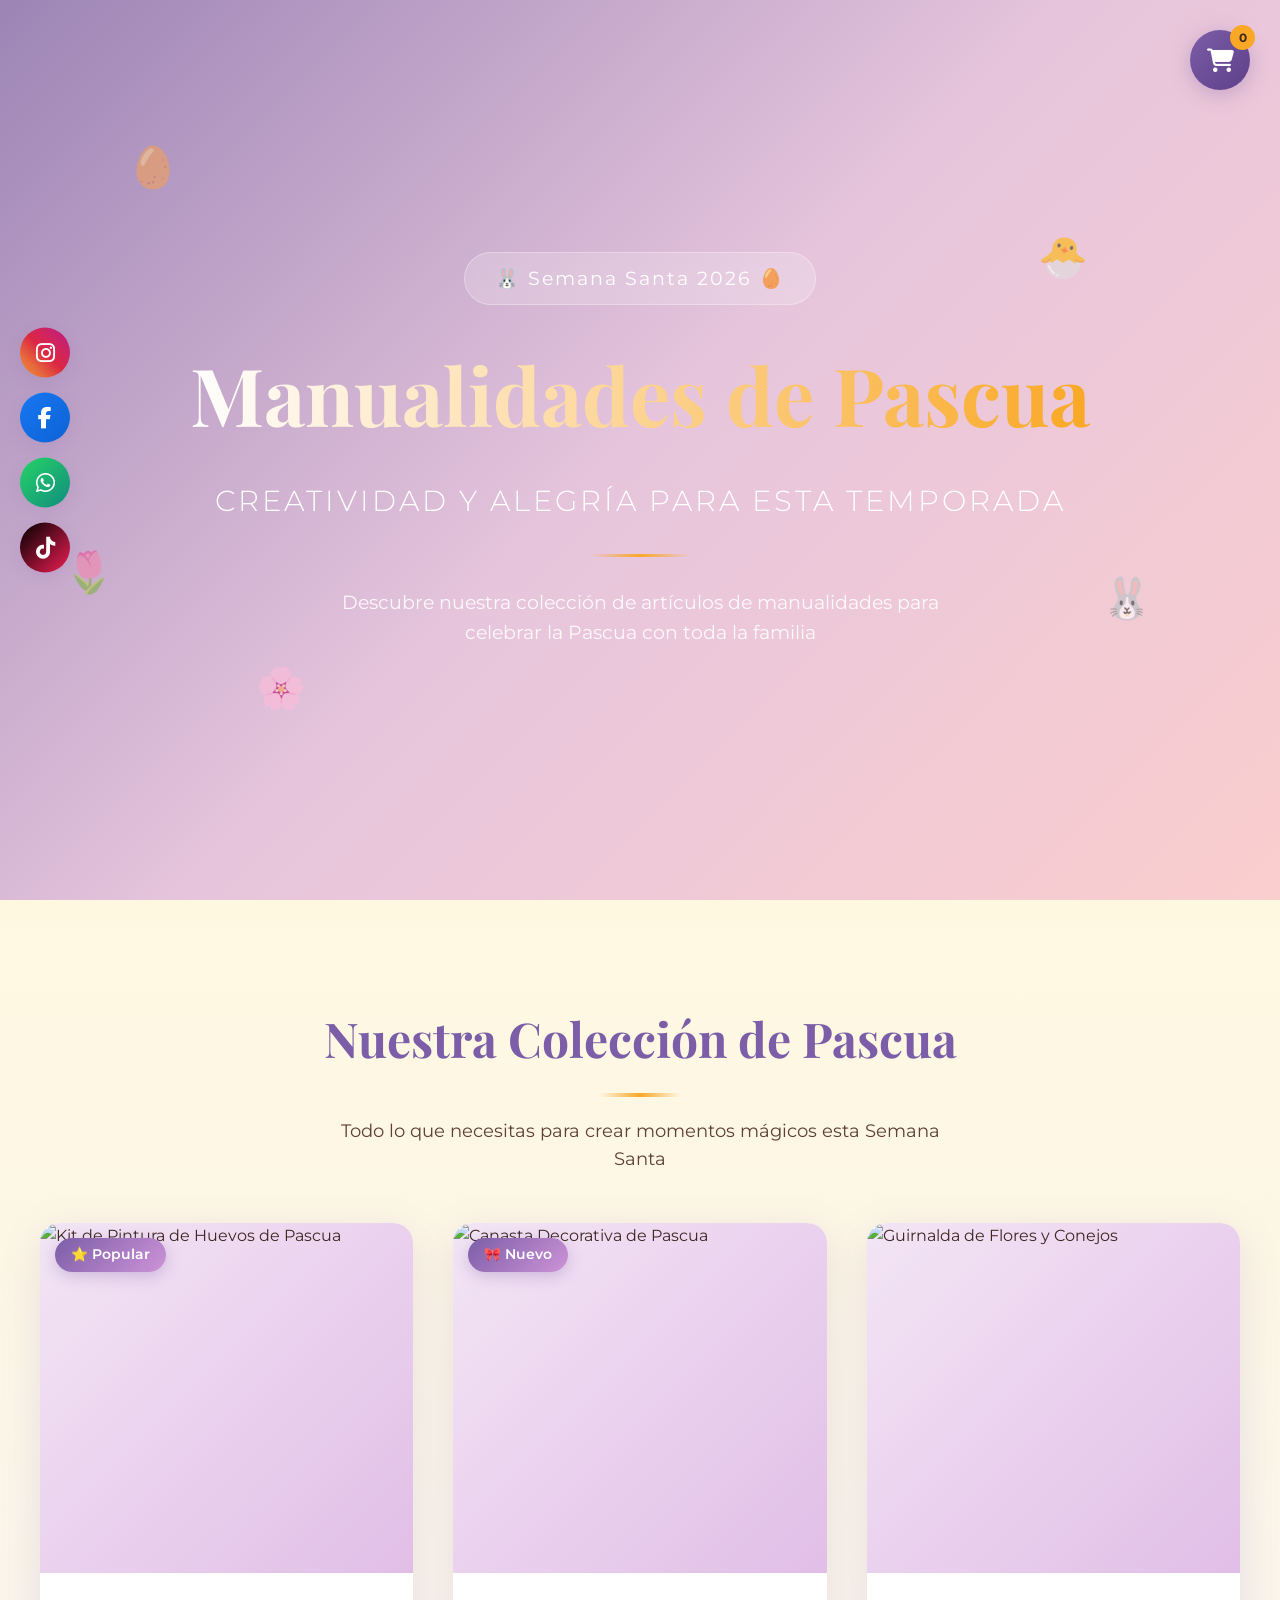
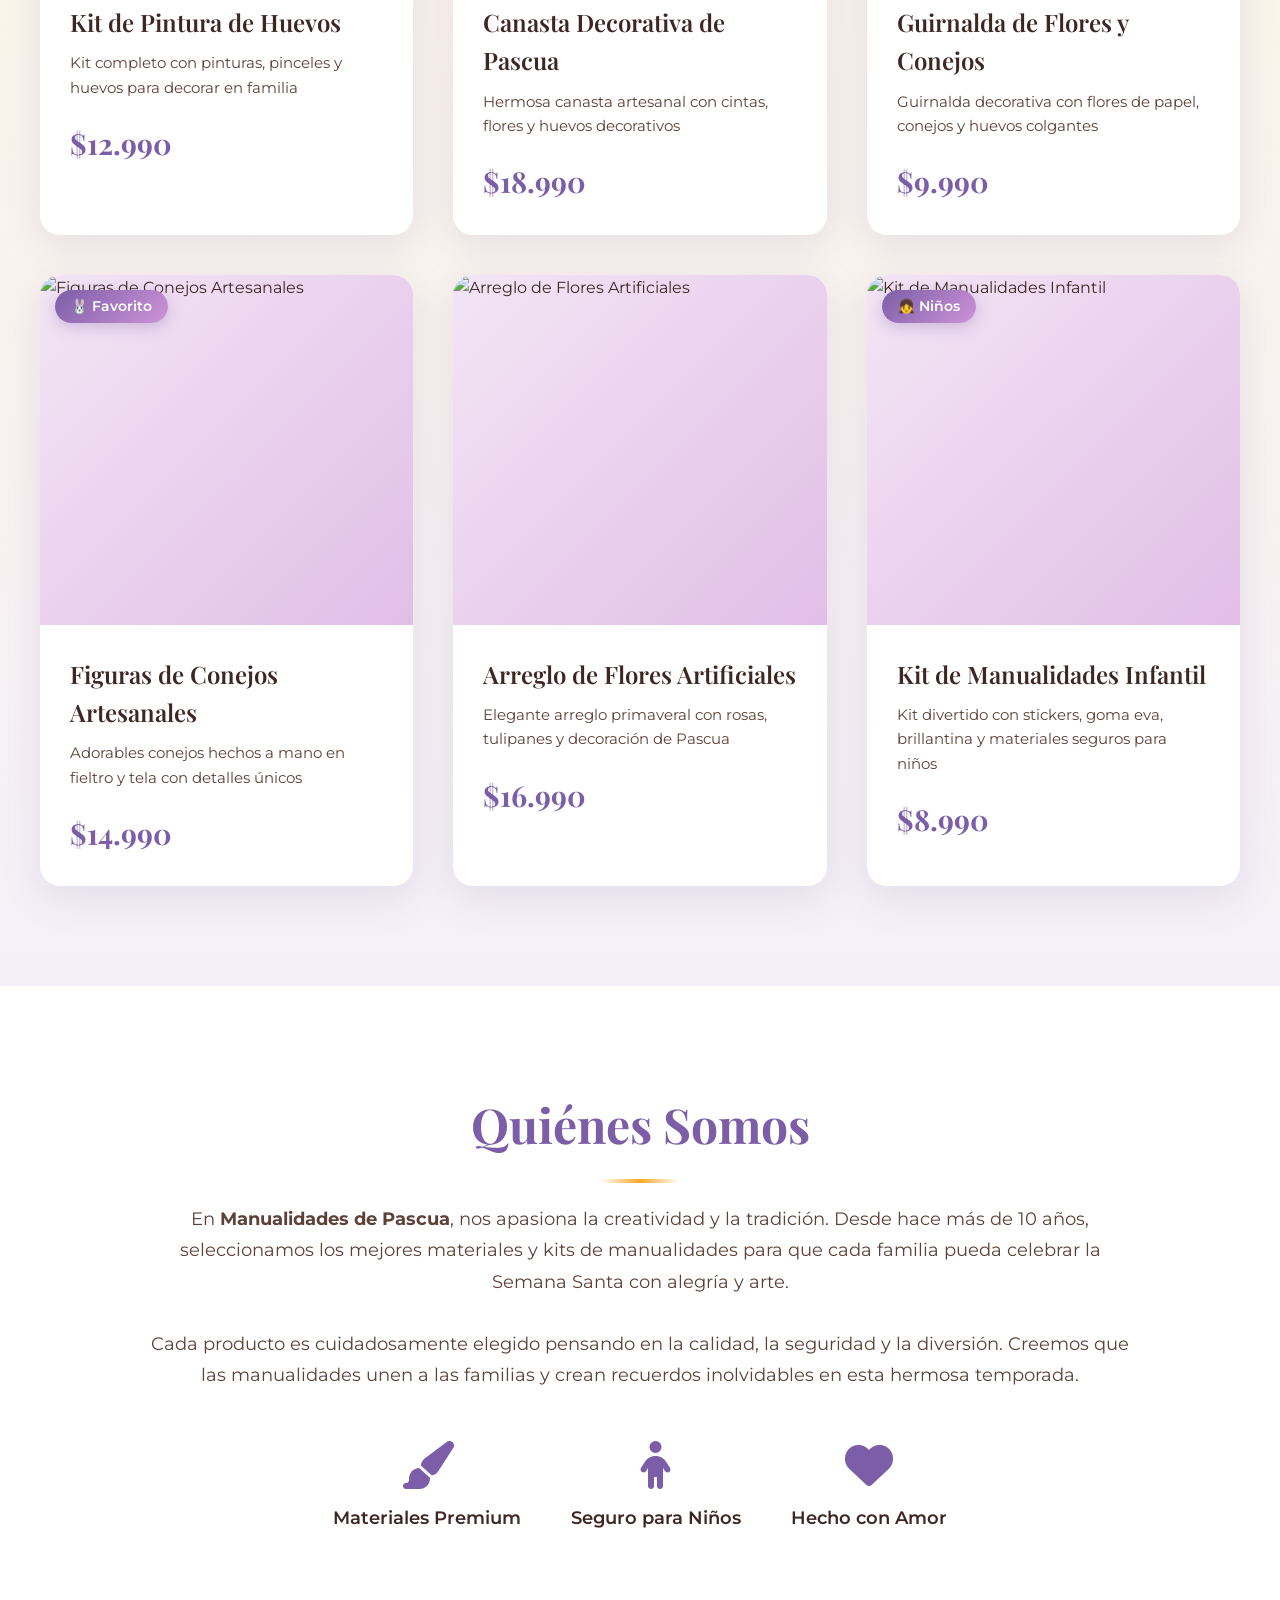
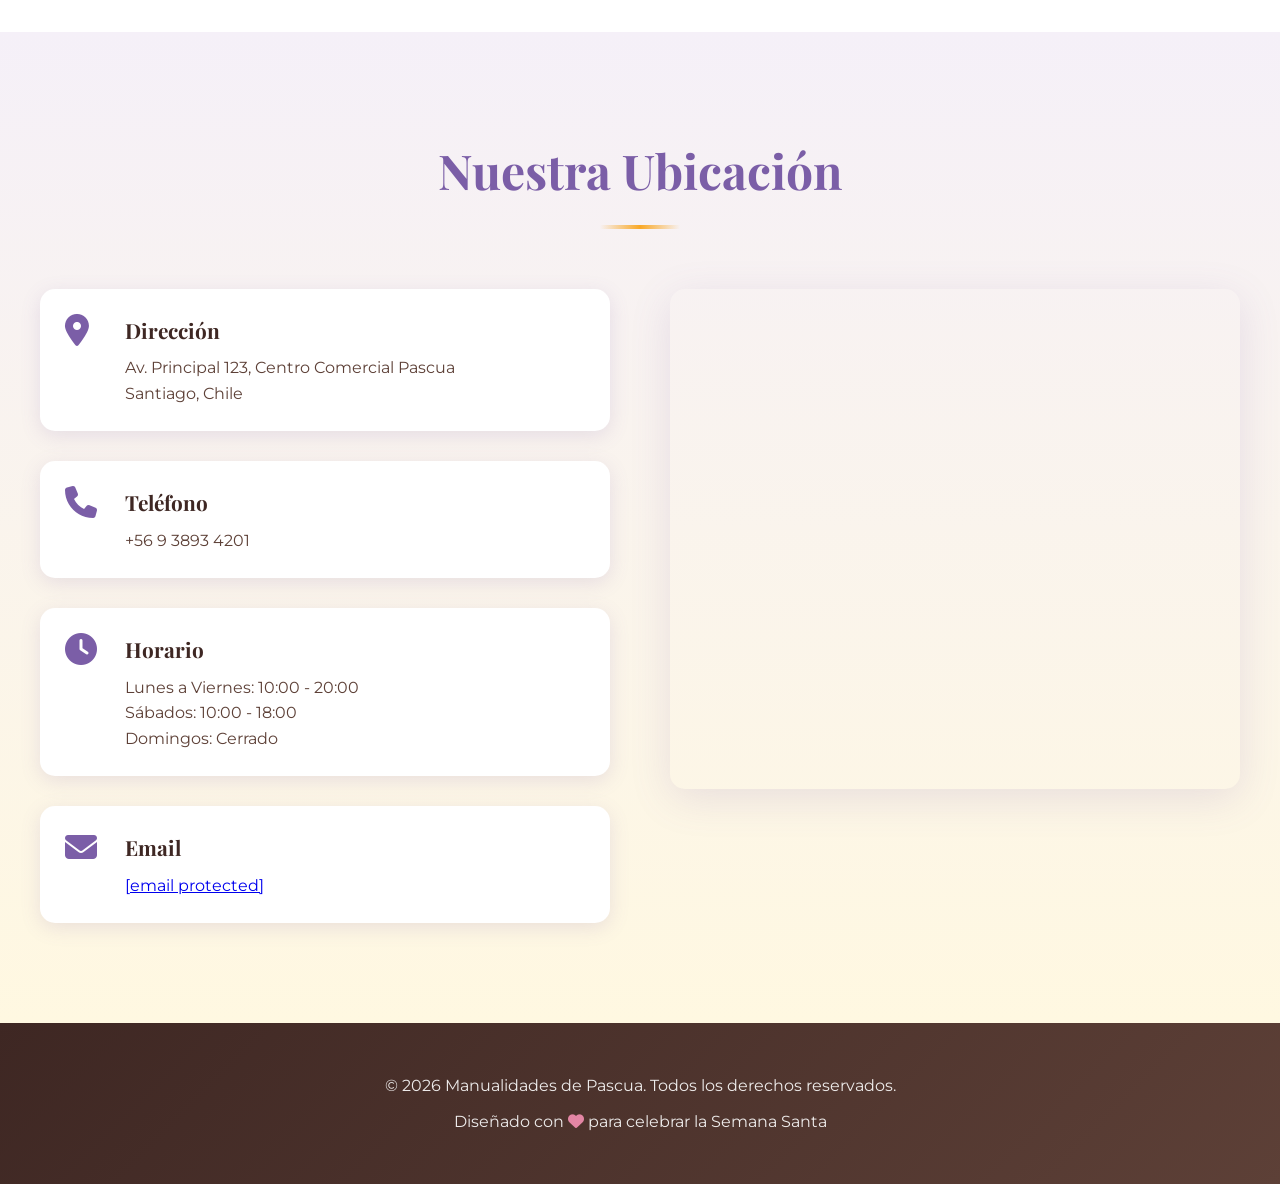
==== index.html @ 9ef170f0 "Rename index.html.html to index.html" ====
<!DOCTYPE html>
<html lang="es">

<head>
    <meta charset="UTF-8">
    <meta name="viewport" content="width=device-width, initial-scale=1.0">
    <link rel="icon" href="https://public-frontend-cos.metadl.com/mgx/img/favicon.png" type="image/png">
    <title>Manualidades de Pascua - Creatividad y Alegría</title>
    <link rel="stylesheet" href="./style.css">
    <link rel="stylesheet" href="https://cdnjs.cloudflare.com/ajax/libs/font-awesome/6.4.0/css/all.min.css">
</head>

<body>
    <!-- Redes Sociales Flotantes -->
    <div class="social-sidebar">
        <a href="https://www.instagram.com" target="_blank" class="social-icon instagram" aria-label="Instagram">
            <i class="fab fa-instagram"></i>
        </a>
        <a href="https://www.facebook.com" target="_blank" class="social-icon facebook" aria-label="Facebook">
            <i class="fab fa-facebook-f"></i>
        </a>
        <a href="https://wa.me/56938934201" target="_blank" class="social-icon whatsapp" aria-label="WhatsApp">
            <i class="fab fa-whatsapp"></i>
        </a>
        <a href="https://www.tiktok.com" target="_blank" class="social-icon tiktok" aria-label="TikTok">
            <i class="fab fa-tiktok"></i>
        </a>
    </div>

    <!-- Carrito de Compras Flotante -->
    <div class="cart-icon" onclick="toggleCart()">
        <i class="fas fa-shopping-cart"></i>
        <span class="cart-count" id="cartCount">0</span>
    </div>

    <!-- Hero Section -->
    <section class="hero">
        <div class="hero-content">
            <div class="hero-badge">🐰 Semana Santa 2026 🥚</div>
            <h1 class="hero-title">Manualidades de Pascua</h1>
            <p class="hero-subtitle">Creatividad y alegría para esta temporada</p>
            <div class="hero-divider"></div>
            <p class="hero-description">Descubre nuestra colección de artículos de manualidades para celebrar la Pascua con toda la familia</p>
        </div>
        <div class="hero-overlay"></div>
        <div class="hero-eggs">
            <span class="floating-egg egg-1">🥚</span>
            <span class="floating-egg egg-2">🐣</span>
            <span class="floating-egg egg-3">🌸</span>
            <span class="floating-egg egg-4">🐰</span>
            <span class="floating-egg egg-5">🌷</span>
        </div>
    </section>

    <!-- Productos Section -->
    <section class="products-section">
        <div class="container">
            <h2 class="section-title">Nuestra Colección de Pascua</h2>
            <p class="section-subtitle">Todo lo que necesitas para crear momentos mágicos esta Semana Santa</p>
            <div class="products-grid">

                <!-- Producto 1 -->
                <div class="product-card" data-product-id="egg-painting-kit">
                    <div class="product-badge">⭐ Popular</div>
                    <div class="product-image-wrapper">
                        <img src="https://mgx-backend-cdn.metadl.com/generate/images/620822/2026-03-08/a45acb52-55a1-4bb9-8725-75f866bca89a.png" alt="Kit de Pintura de Huevos de Pascua" class="product-image">
                        <div class="product-overlay">
                            <span class="view-details">Ver Detalles</span>
                        </div>
                    </div>
                    <div class="product-info">
                        <h3 class="product-name">Kit de Pintura de Huevos</h3>
                        <p class="product-description">Kit completo con pinturas, pinceles y huevos para decorar en familia</p>
                        <div class="product-footer">
                            <span class="product-price">$12.990</span>
                        </div>
                    </div>
                </div>

                <!-- Producto 2 -->
                <div class="product-card" data-product-id="easter-basket">
                    <div class="product-badge">🎀 Nuevo</div>
                    <div class="product-image-wrapper">
                        <img src="https://mgx-backend-cdn.metadl.com/generate/images/620822/2026-03-08/c0dad998-07b4-4b1b-b08f-a70c3f77d80d.png" alt="Canasta Decorativa de Pascua" class="product-image">
                        <div class="product-overlay">
                            <span class="view-details">Ver Detalles</span>
                        </div>
                    </div>
                    <div class="product-info">
                        <h3 class="product-name">Canasta Decorativa de Pascua</h3>
                        <p class="product-description">Hermosa canasta artesanal con cintas, flores y huevos decorativos</p>
                        <div class="product-footer">
                            <span class="product-price">$18.990</span>
                        </div>
                    </div>
                </div>

                <!-- Producto 3 -->
                <div class="product-card" data-product-id="easter-garland">
                    <div class="product-image-wrapper">
                        <img src="https://mgx-backend-cdn.metadl.com/generate/images/620822/2026-03-08/a8329fa6-9912-4f28-98cd-5c469ea24703.png" alt="Guirnalda de Flores y Conejos" class="product-image">
                        <div class="product-overlay">
                            <span class="view-details">Ver Detalles</span>
                        </div>
                    </div>
                    <div class="product-info">
                        <h3 class="product-name">Guirnalda de Flores y Conejos</h3>
                        <p class="product-description">Guirnalda decorativa con flores de papel, conejos y huevos colgantes</p>
                        <div class="product-footer">
                            <span class="product-price">$9.990</span>
                        </div>
                    </div>
                </div>

                <!-- Producto 4 -->
                <div class="product-card" data-product-id="bunny-figurines">
                    <div class="product-badge">🐰 Favorito</div>
                    <div class="product-image-wrapper">
                        <img src="https://mgx-backend-cdn.metadl.com/generate/images/620822/2026-03-08/d8185266-8e4d-4a34-9d63-e25592eb688f.png" alt="Figuras de Conejos Artesanales" class="product-image">
                        <div class="product-overlay">
                            <span class="view-details">Ver Detalles</span>
                        </div>
                    </div>
                    <div class="product-info">
                        <h3 class="product-name">Figuras de Conejos Artesanales</h3>
                        <p class="product-description">Adorables conejos hechos a mano en fieltro y tela con detalles únicos</p>
                        <div class="product-footer">
                            <span class="product-price">$14.990</span>
                        </div>
                    </div>
                </div>

                <!-- Producto 5 -->
                <div class="product-card" data-product-id="flower-arrangement">
                    <div class="product-image-wrapper">
                        <img src="https://mgx-backend-cdn.metadl.com/generate/images/620822/2026-03-08/d5390565-7294-4c7f-bd05-b7adc17adb19.png" alt="Arreglo de Flores Artificiales" class="product-image">
                        <div class="product-overlay">
                            <span class="view-details">Ver Detalles</span>
                        </div>
                    </div>
                    <div class="product-info">
                        <h3 class="product-name">Arreglo de Flores Artificiales</h3>
                        <p class="product-description">Elegante arreglo primaveral con rosas, tulipanes y decoración de Pascua</p>
                        <div class="product-footer">
                            <span class="product-price">$16.990</span>
                        </div>
                    </div>
                </div>

                <!-- Producto 6 -->
                <div class="product-card" data-product-id="kids-craft-kit">
                    <div class="product-badge">👧 Niños</div>
                    <div class="product-image-wrapper">
                        <img src="https://mgx-backend-cdn.metadl.com/generate/images/620822/2026-03-08/8835097f-69a6-44ef-9c09-9383f1c8ee24.png" alt="Kit de Manualidades Infantil" class="product-image">
                        <div class="product-overlay">
                            <span class="view-details">Ver Detalles</span>
                        </div>
                    </div>
                    <div class="product-info">
                        <h3 class="product-name">Kit de Manualidades Infantil</h3>
                        <p class="product-description">Kit divertido con stickers, goma eva, brillantina y materiales seguros para niños</p>
                        <div class="product-footer">
                            <span class="product-price">$8.990</span>
                        </div>
                    </div>
                </div>

            </div>
        </div>
    </section>

    <!-- Modal de Detalles del Producto -->
    <div id="productModal" class="modal">
        <div class="modal-content">
            <span class="close" onclick="closeProductModal()">&times;</span>
            <div class="modal-body">
                <div class="modal-image">
                    <img id="modalProductImage" src="" alt="Producto">
                </div>
                <div class="modal-info">
                    <h2 id="modalProductName"></h2>
                    <p class="modal-price" id="modalProductPrice"></p>
                    <p class="modal-description" id="modalProductDescription"></p>

                    <div class="modal-specifications">
                        <h3><i class="fas fa-paint-brush"></i> Detalles del Producto:</h3>
                        <div class="specs-grid" id="modalSpecs"></div>
                    </div>

                    <div class="quantity-selector">
                        <label for="quantity">Cantidad:</label>
                        <div class="quantity-controls">
                            <button class="qty-btn" onclick="decreaseQuantity()">
                                <i class="fas fa-minus"></i>
                            </button>
                            <input type="number" id="quantity" value="1" min="1" max="10" readonly>
                            <button class="qty-btn" onclick="increaseQuantity()">
                                <i class="fas fa-plus"></i>
                            </button>
                        </div>
                    </div>

                    <div class="modal-actions">
                        <button class="btn-add-cart" onclick="addToCartFromModal()">
                            <i class="fas fa-cart-plus"></i> Agregar al Carrito
                        </button>
                        <button class="btn-buy-now" onclick="buyNow()">
                            <i class="fab fa-whatsapp"></i> Comprar Ahora
                        </button>
                    </div>
                </div>
            </div>
        </div>
    </div>

    <!-- Modal del Carrito -->
    <div id="cartModal" class="modal">
        <div class="modal-content cart-modal-content">
            <span class="close" onclick="closeCart()">&times;</span>
            <h2><i class="fas fa-shopping-cart"></i> Carrito de Compras</h2>
            <div id="cartItems" class="cart-items"></div>
            <div class="cart-total">
                <h3>Total: <span id="cartTotal">$0</span></h3>
            </div>
            <div class="cart-actions">
                <button class="btn-checkout" onclick="checkout()">
                    <i class="fab fa-whatsapp"></i> Enviar Pedido por WhatsApp
                </button>
                <button class="btn-clear-cart" onclick="clearCart()">
                    <i class="fas fa-trash"></i> Vaciar Carrito
                </button>
            </div>
        </div>
    </div>

    <!-- Quiénes Somos Section -->
    <section class="about-section">
        <div class="container">
            <div class="about-content">
                <div class="about-text">
                    <h2 class="section-title">Quiénes Somos</h2>
                    <p class="about-description">
                        En <strong>Manualidades de Pascua</strong>, nos apasiona la creatividad y la tradición.
                        Desde hace más de 10 años, seleccionamos los mejores materiales y kits de manualidades
                        para que cada familia pueda celebrar la Semana Santa con alegría y arte.
                    </p>
                    <p class="about-description">
                        Cada producto es cuidadosamente elegido pensando en la calidad, la seguridad
                        y la diversión. Creemos que las manualidades unen a las familias y crean
                        recuerdos inolvidables en esta hermosa temporada.
                    </p>
                    <div class="about-features">
                        <div class="feature-item">
                            <i class="fas fa-paint-brush"></i>
                            <span>Materiales Premium</span>
                        </div>
                        <div class="feature-item">
                            <i class="fas fa-child"></i>
                            <span>Seguro para Niños</span>
                        </div>
                        <div class="feature-item">
                            <i class="fas fa-heart"></i>
                            <span>Hecho con Amor</span>
                        </div>
                    </div>
                </div>
            </div>
        </div>
    </section>

    <!-- Ubicación Section -->
    <section class="location-section">
        <div class="container">
            <h2 class="section-title">Nuestra Ubicación</h2>
            <div class="location-content">
                <div class="location-info">
                    <div class="info-item">
                        <i class="fas fa-map-marker-alt"></i>
                        <div>
                            <h3>Dirección</h3>
                            <p>Av. Principal 123, Centro Comercial Pascua<br>Santiago, Chile</p>
                        </div>
                    </div>
                    <div class="info-item">
                        <i class="fas fa-phone"></i>
                        <div>
                            <h3>Teléfono</h3>
                            <p>+56 9 3893 4201</p>
                        </div>
                    </div>
                    <div class="info-item">
                        <i class="fas fa-clock"></i>
                        <div>
                            <h3>Horario</h3>
                            <p>Lunes a Viernes: 10:00 - 20:00<br>Sábados: 10:00 - 18:00<br>Domingos: Cerrado</p>
                        </div>
                    </div>
                    <div class="info-item">
                        <i class="fas fa-envelope"></i>
                        <div>
                            <h3>Email</h3>
                            <p><a href="/cdn-cgi/l/email-protection" class="__cf_email__" data-cfemail="a7c4c8c9d3c6c4d3c8e7cac6c9d2c6cbcec3c6c3c2d4d7c6d4c4d2c689c4cb">[email&#160;protected]</a></p>
                        </div>
                    </div>
                </div>
                <div class="location-map">
                    <iframe
                        src="https://www.google.com/maps/embed?pb=!1m18!1m12!1m3!1d3329.6267890123456!2d-70.6482!3d-33.4489!2m3!1f0!2f0!3f0!3m2!1i1024!2i768!4f13.1!3m3!1m2!1s0x0%3A0x0!2zMzPCsDI2JzU2LjAiUyA3MMKwMzgnNTMuNSJX!5e0!3m2!1ses!2scl!4v1234567890123!5m2!1ses!2scl"
                        width="100%"
                        height="100%"
                        style="border:0;"
                        allowfullscreen=""
                        loading="lazy"
                        referrerpolicy="no-referrer-when-downgrade">
                    </iframe>
                </div>
            </div>
        </div>
    </section>

    <!-- Footer -->
    <footer class="footer">
        <div class="container">
            <p>&copy; 2026 Manualidades de Pascua. Todos los derechos reservados.</p>
            <p>Diseñado con <i class="fas fa-heart"></i> para celebrar la Semana Santa</p>
        </div>
    </footer>

    <script data-cfasync="false" src="/cdn-cgi/scripts/5c5dd728/cloudflare-static/email-decode.min.js"></script><script type="module" src="./script.js"></script>
</body>

</html>
---- style.css ----
@import url('https://fonts.googleapis.com/css2?family=Playfair+Display:wght@400;600;700&family=Montserrat:wght@300;400;500;600;700&display=swap');

:root {
    --purple: #7B5EA7;
    --dark-purple: #5E3F8A;
    --light-purple: #CE93D8;
    --pink: #F48FB1;
    --yellow: #F9A825;
    --dark-yellow: #F57F17;
    --green: #66BB6A;
    --dark-green: #388E3C;
    --cream: #FFF8E1;
    --white: #ffffff;
    --gray: #f5f0f8;
    --dark-text: #3E2723;
    --medium-text: #5D4037;
    --shadow: rgba(123, 94, 167, 0.15);
    --shadow-hover: rgba(123, 94, 167, 0.35);
}

* {
    margin: 0;
    padding: 0;
    box-sizing: border-box;
}

body {
    font-family: 'Montserrat', sans-serif;
    background-color: var(--cream);
    color: var(--dark-text);
    overflow-x: hidden;
    line-height: 1.6;
}

html {
    scroll-behavior: smooth;
}

/* Custom Scrollbar */
::-webkit-scrollbar {
    width: 10px;
}

::-webkit-scrollbar-track {
    background: var(--cream);
}

::-webkit-scrollbar-thumb {
    background: linear-gradient(180deg, var(--purple), var(--light-purple));
    border-radius: 5px;
}

::-webkit-scrollbar-thumb:hover {
    background: var(--dark-purple);
}

/* Redes Sociales Flotantes */
.social-sidebar {
    position: fixed;
    left: 20px;
    top: 50%;
    transform: translateY(-50%);
    z-index: 1000;
    display: flex;
    flex-direction: column;
    gap: 15px;
}

.social-icon {
    width: 50px;
    height: 50px;
    border-radius: 50%;
    display: flex;
    align-items: center;
    justify-content: center;
    color: var(--white);
    font-size: 22px;
    text-decoration: none;
    transition: all 0.4s cubic-bezier(0.68, -0.55, 0.265, 1.55);
    box-shadow: 0 4px 15px var(--shadow);
    position: relative;
    overflow: hidden;
}

.social-icon::before {
    content: '';
    position: absolute;
    top: 0;
    left: 0;
    width: 100%;
    height: 100%;
    background: linear-gradient(45deg, rgba(255,255,255,0.1), rgba(255,255,255,0.3));
    opacity: 0;
    transition: opacity 0.3s ease;
}

.social-icon:hover::before {
    opacity: 1;
}

.social-icon:hover {
    transform: translateX(10px) scale(1.1);
    box-shadow: 0 6px 25px var(--shadow-hover);
}

.social-icon.instagram {
    background: linear-gradient(45deg, #f09433 0%, #e6683c 25%, #dc2743 50%, #cc2366 75%, #bc1888 100%);
}

.social-icon.facebook {
    background: linear-gradient(135deg, #1877f2, #0c63d4);
}

.social-icon.whatsapp {
    background: linear-gradient(135deg, #25d366, #128c7e);
}

.social-icon.tiktok {
    background: linear-gradient(135deg, #000000, #ee1d52);
}

/* Carrito Flotante */
.cart-icon {
    position: fixed;
    right: 30px;
    top: 30px;
    width: 60px;
    height: 60px;
    background: linear-gradient(135deg, var(--purple), var(--dark-purple));
    border-radius: 50%;
    display: flex;
    align-items: center;
    justify-content: center;
    color: var(--white);
    font-size: 24px;
    cursor: pointer;
    box-shadow: 0 4px 20px var(--shadow-hover);
    z-index: 1000;
    transition: all 0.3s ease;
}

.cart-icon:hover {
    transform: scale(1.1);
    box-shadow: 0 6px 30px var(--shadow-hover);
}

@keyframes pulse {
    0%, 100% {
        transform: scale(1);
    }
    50% {
        transform: scale(1.15);
    }
}

.cart-count {
    position: absolute;
    top: -5px;
    right: -5px;
    background: var(--yellow);
    color: var(--dark-text);
    width: 25px;
    height: 25px;
    border-radius: 50%;
    display: flex;
    align-items: center;
    justify-content: center;
    font-size: 12px;
    font-weight: bold;
}

/* Hero Section */
.hero {
    position: relative;
    height: 100vh;
    display: flex;
    align-items: center;
    justify-content: center;
    background-image: url('https://mgx-backend-cdn.metadl.com/generate/images/620822/2026-03-08/cdaded91-4e5f-4097-a9c6-42d1642e7070.png');
    background-size: cover;
    background-position: center;
    background-attachment: fixed;
    overflow: hidden;
}

.hero::before {
    content: '';
    position: absolute;
    top: 0;
    left: 0;
    width: 100%;
    height: 100%;
    background: linear-gradient(135deg, rgba(123, 94, 167, 0.75) 0%, rgba(206, 147, 216, 0.5) 50%, rgba(244, 143, 177, 0.4) 100%);
}

.hero-content {
    position: relative;
    z-index: 2;
    text-align: center;
    color: var(--white);
    animation: fadeInUp 1.2s ease-out;
}

.hero-badge {
    display: inline-block;
    background: rgba(255, 255, 255, 0.2);
    backdrop-filter: blur(10px);
    padding: 10px 30px;
    border-radius: 50px;
    font-size: 1.2rem;
    margin-bottom: 25px;
    border: 1px solid rgba(255, 255, 255, 0.3);
    letter-spacing: 2px;
}

@keyframes fadeInUp {
    from {
        opacity: 0;
        transform: translateY(30px);
    }
    to {
        opacity: 1;
        transform: translateY(0);
    }
}

.hero-title {
    font-family: 'Playfair Display', serif;
    font-size: 5rem;
    font-weight: 700;
    margin-bottom: 20px;
    background: linear-gradient(90deg, var(--white), var(--yellow), var(--white));
    background-size: 200% auto;
    -webkit-background-clip: text;
    -webkit-text-fill-color: transparent;
    background-clip: text;
    animation: shine 3s linear infinite;
}

@keyframes shine {
    to {
        background-position: 200% center;
    }
}

.hero-subtitle {
    font-size: 1.8rem;
    font-weight: 300;
    margin-bottom: 30px;
    letter-spacing: 3px;
    text-transform: uppercase;
}

.hero-divider {
    width: 100px;
    height: 3px;
    background: linear-gradient(90deg, transparent, var(--yellow), transparent);
    margin: 30px auto;
    animation: expandWidth 2s ease-in-out infinite;
}

@keyframes expandWidth {
    0%, 100% { width: 100px; }
    50% { width: 200px; }
}

.hero-description {
    font-size: 1.2rem;
    max-width: 600px;
    margin: 0 auto;
    opacity: 0.9;
}

/* Floating Easter Eggs */
.hero-eggs {
    position: absolute;
    top: 0;
    left: 0;
    width: 100%;
    height: 100%;
    pointer-events: none;
    z-index: 1;
}

.floating-egg {
    position: absolute;
    font-size: 2.5rem;
    animation: floatEgg 6s ease-in-out infinite;
    opacity: 0.6;
}

.egg-1 { top: 15%; left: 10%; animation-delay: 0s; }
.egg-2 { top: 25%; right: 15%; animation-delay: 1s; }
.egg-3 { bottom: 20%; left: 20%; animation-delay: 2s; }
.egg-4 { bottom: 30%; right: 10%; animation-delay: 3s; }
.egg-5 { top: 60%; left: 5%; animation-delay: 4s; }

@keyframes floatEgg {
    0%, 100% {
        transform: translateY(0) rotate(0deg);
    }
    25% {
        transform: translateY(-20px) rotate(10deg);
    }
    50% {
        transform: translateY(-10px) rotate(-5deg);
    }
    75% {
        transform: translateY(-25px) rotate(5deg);
    }
}

/* Container */
.container {
    max-width: 1400px;
    margin: 0 auto;
    padding: 0 40px;
}

/* Section Title */
.section-title {
    font-family: 'Playfair Display', serif;
    font-size: 3rem;
    text-align: center;
    margin-bottom: 20px;
    color: var(--purple);
    position: relative;
    padding-bottom: 20px;
}

.section-title::after {
    content: '';
    position: absolute;
    bottom: 0;
    left: 50%;
    transform: translateX(-50%);
    width: 80px;
    height: 4px;
    background: linear-gradient(90deg, transparent, var(--yellow), transparent);
}

.section-subtitle {
    text-align: center;
    font-size: 1.1rem;
    color: var(--medium-text);
    margin-bottom: 50px;
    max-width: 600px;
    margin-left: auto;
    margin-right: auto;
}

/* Products Section */
.products-section {
    padding: 100px 0;
    background: linear-gradient(180deg, var(--cream) 0%, var(--gray) 100%);
}

.products-grid {
    display: grid;
    grid-template-columns: repeat(auto-fit, minmax(350px, 1fr));
    gap: 40px;
    margin-top: 20px;
}

.product-card {
    background: var(--white);
    border-radius: 20px;
    overflow: hidden;
    box-shadow: 0 10px 40px var(--shadow);
    transition: all 0.3s ease;
    position: relative;
    cursor: pointer;
}

.product-card:hover {
    transform: translateY(-10px);
    box-shadow: 0 15px 50px var(--shadow-hover);
}

.product-badge {
    position: absolute;
    top: 15px;
    left: 15px;
    background: linear-gradient(135deg, var(--purple), var(--light-purple));
    color: var(--white);
    padding: 6px 16px;
    border-radius: 50px;
    font-size: 0.85rem;
    font-weight: 600;
    z-index: 5;
    box-shadow: 0 4px 15px rgba(123, 94, 167, 0.3);
}

.product-image-wrapper {
    position: relative;
    height: 350px;
    overflow: hidden;
    background: linear-gradient(135deg, #f3e5f5, #e1bee7);
}

.product-image {
    width: 100%;
    height: 100%;
    object-fit: cover;
    transition: transform 0.3s ease;
}

.product-card:hover .product-image {
    transform: scale(1.05);
}

.product-overlay {
    position: absolute;
    top: 0;
    left: 0;
    width: 100%;
    height: 100%;
    background: rgba(123, 94, 167, 0.6);
    display: flex;
    align-items: center;
    justify-content: center;
    opacity: 0;
    transition: opacity 0.3s ease;
}

.product-card:hover .product-overlay {
    opacity: 1;
}

.view-details {
    color: var(--white);
    font-size: 1.2rem;
    font-weight: 600;
    text-transform: uppercase;
    letter-spacing: 2px;
    padding: 15px 30px;
    border: 2px solid var(--yellow);
    border-radius: 50px;
    background: rgba(249, 168, 37, 0.2);
    backdrop-filter: blur(10px);
}

.product-info {
    padding: 30px;
    position: relative;
    z-index: 2;
}

.product-name {
    font-family: 'Playfair Display', serif;
    font-size: 1.5rem;
    color: var(--dark-text);
    margin-bottom: 10px;
    font-weight: 600;
}

.product-description {
    color: var(--medium-text);
    font-size: 0.95rem;
    margin-bottom: 20px;
    line-height: 1.6;
}

.product-footer {
    display: flex;
    justify-content: space-between;
    align-items: center;
    margin-top: 20px;
}

.product-price {
    font-size: 1.8rem;
    font-weight: 700;
    color: var(--purple);
    font-family: 'Playfair Display', serif;
}

/* Modal Styles */
.modal {
    display: none;
    position: fixed;
    z-index: 2000;
    left: 0;
    top: 0;
    width: 100%;
    height: 100%;
    overflow: auto;
    background-color: rgba(62, 39, 35, 0.8);
    animation: fadeIn 0.3s ease;
}

@keyframes fadeIn {
    from { opacity: 0; }
    to { opacity: 1; }
}

.modal-content {
    background-color: var(--white);
    margin: 3% auto;
    padding: 0;
    border-radius: 20px;
    width: 90%;
    max-width: 1000px;
    position: relative;
    animation: slideDown 0.4s ease;
    box-shadow: 0 20px 60px rgba(123, 94, 167, 0.3);
    max-height: 90vh;
    overflow-y: auto;
}

@keyframes slideDown {
    from {
        transform: translateY(-50px);
        opacity: 0;
    }
    to {
        transform: translateY(0);
        opacity: 1;
    }
}

.close {
    position: absolute;
    right: 20px;
    top: 20px;
    color: var(--medium-text);
    font-size: 35px;
    font-weight: bold;
    cursor: pointer;
    z-index: 10;
    transition: all 0.3s ease;
    width: 40px;
    height: 40px;
    display: flex;
    align-items: center;
    justify-content: center;
    border-radius: 50%;
    background: var(--gray);
}

.close:hover {
    background: var(--purple);
    color: var(--white);
    transform: rotate(90deg);
}

.modal-body {
    display: grid;
    grid-template-columns: 1fr 1fr;
    gap: 40px;
    padding: 40px;
}

.modal-image {
    border-radius: 15px;
    overflow: hidden;
    box-shadow: 0 10px 30px var(--shadow);
    height: 500px;
}

.modal-image img {
    width: 100%;
    height: 100%;
    object-fit: cover;
}

.modal-info {
    display: flex;
    flex-direction: column;
    gap: 20px;
}

.modal-info h2 {
    font-family: 'Playfair Display', serif;
    font-size: 2rem;
    color: var(--dark-text);
}

.modal-price {
    font-size: 2.5rem;
    font-weight: 700;
    color: var(--purple);
    font-family: 'Playfair Display', serif;
}

.modal-description {
    color: var(--medium-text);
    line-height: 1.8;
    font-size: 1rem;
}

.modal-specifications {
    background: var(--gray);
    padding: 25px;
    border-radius: 15px;
}

.modal-specifications h3 {
    font-size: 1.2rem;
    color: var(--dark-text);
    margin-bottom: 20px;
    display: flex;
    align-items: center;
    gap: 10px;
}

.modal-specifications h3 i {
    color: var(--purple);
}

.specs-grid {
    display: flex;
    flex-direction: column;
    gap: 12px;
}

.spec-item {
    display: grid;
    grid-template-columns: 140px 1fr;
    gap: 10px;
    padding: 10px;
    background: var(--white);
    border-radius: 8px;
    transition: all 0.3s ease;
}

.spec-item:hover {
    transform: translateX(5px);
    box-shadow: 0 2px 10px var(--shadow);
}

.spec-label {
    display: flex;
    align-items: center;
    gap: 8px;
    color: var(--medium-text);
    font-weight: 600;
}

.spec-label i {
    color: var(--purple);
    font-size: 0.9rem;
}

.spec-value {
    color: var(--medium-text);
}

/* Quantity Selector */
.quantity-selector {
    display: flex;
    align-items: center;
    gap: 15px;
    padding: 20px;
    background: var(--gray);
    border-radius: 15px;
}

.quantity-selector label {
    font-weight: 600;
    color: var(--dark-text);
    font-size: 1.1rem;
}

.quantity-controls {
    display: flex;
    align-items: center;
    gap: 15px;
}

.qty-btn {
    width: 40px;
    height: 40px;
    border: none;
    background: linear-gradient(135deg, var(--purple), var(--dark-purple));
    color: var(--white);
    border-radius: 50%;
    cursor: pointer;
    display: flex;
    align-items: center;
    justify-content: center;
    transition: all 0.3s ease;
    font-size: 1rem;
}

.qty-btn:hover {
    transform: scale(1.1);
    box-shadow: 0 4px 15px var(--shadow-hover);
}

.qty-btn:active {
    transform: scale(0.95);
}

#quantity {
    width: 60px;
    height: 40px;
    text-align: center;
    font-size: 1.2rem;
    font-weight: 600;
    border: 2px solid var(--purple);
    border-radius: 10px;
    background: var(--white);
    color: var(--dark-text);
}

.modal-actions {
    display: flex;
    flex-direction: column;
    gap: 15px;
}

.btn-buy-now,
.btn-add-cart {
    padding: 15px 30px;
    border: none;
    border-radius: 50px;
    font-size: 1.1rem;
    font-weight: 600;
    cursor: pointer;
    transition: all 0.3s ease;
    display: flex;
    align-items: center;
    justify-content: center;
    gap: 10px;
}

.btn-add-cart {
    background: linear-gradient(135deg, var(--purple), var(--dark-purple));
    color: var(--white);
    box-shadow: 0 4px 15px rgba(123, 94, 167, 0.3);
}

.btn-add-cart:hover {
    transform: translateY(-3px);
    box-shadow: 0 6px 25px rgba(123, 94, 167, 0.5);
}

.btn-buy-now {
    background: linear-gradient(135deg, #25d366, #128c7e);
    color: var(--white);
    box-shadow: 0 4px 15px rgba(37, 211, 102, 0.3);
}

.btn-buy-now:hover {
    transform: translateY(-3px);
    box-shadow: 0 6px 25px rgba(37, 211, 102, 0.5);
}

/* Cart Modal */
.cart-modal-content {
    max-width: 800px;
    padding: 40px;
}

.cart-modal-content h2 {
    font-family: 'Playfair Display', serif;
    font-size: 2.5rem;
    color: var(--dark-text);
    margin-bottom: 30px;
    text-align: center;
    display: flex;
    align-items: center;
    justify-content: center;
    gap: 15px;
}

.cart-modal-content h2 i {
    color: var(--purple);
}

.cart-items {
    max-height: 500px;
    overflow-y: auto;
    margin-bottom: 30px;
    padding-right: 10px;
}

.cart-item {
    display: grid;
    grid-template-columns: 100px 1fr auto;
    gap: 20px;
    padding: 20px;
    background: var(--gray);
    border-radius: 15px;
    margin-bottom: 15px;
    position: relative;
    transition: all 0.3s ease;
}

.cart-item:hover {
    transform: translateX(5px);
    box-shadow: 0 4px 20px var(--shadow);
}

.cart-item-image {
    width: 100px;
    height: 100px;
    border-radius: 10px;
    object-fit: cover;
}

.cart-item-info {
    display: flex;
    flex-direction: column;
    justify-content: center;
    gap: 5px;
}

.cart-item-name {
    font-weight: 600;
    color: var(--dark-text);
    font-size: 1.1rem;
}

.cart-item-price {
    color: var(--medium-text);
    font-size: 0.95rem;
}

.cart-item-subtotal {
    color: var(--purple);
    font-weight: 700;
    font-size: 1.1rem;
}

.cart-item-controls {
    display: flex;
    flex-direction: column;
    align-items: center;
    gap: 10px;
}

.cart-quantity-controls {
    display: flex;
    align-items: center;
    gap: 10px;
    background: var(--white);
    padding: 5px 10px;
    border-radius: 20px;
}

.cart-qty-btn {
    width: 30px;
    height: 30px;
    border: none;
    background: var(--purple);
    color: var(--white);
    border-radius: 50%;
    cursor: pointer;
    display: flex;
    align-items: center;
    justify-content: center;
    transition: all 0.3s ease;
    font-size: 0.8rem;
}

.cart-qty-btn:hover {
    background: var(--dark-purple);
    transform: scale(1.1);
}

.cart-quantity {
    font-weight: 600;
    color: var(--dark-text);
    min-width: 25px;
    text-align: center;
}

.cart-item-remove {
    background: #e74c3c;
    color: var(--white);
    border: none;
    width: 35px;
    height: 35px;
    border-radius: 50%;
    cursor: pointer;
    display: flex;
    align-items: center;
    justify-content: center;
    transition: all 0.3s ease;
}

.cart-item-remove:hover {
    background: #c0392b;
    transform: scale(1.1);
}

.cart-total {
    text-align: center;
    padding: 25px;
    background: linear-gradient(135deg, var(--gray), #e8e0f0);
    border-radius: 15px;
    margin-bottom: 20px;
}

.cart-total h3 {
    font-family: 'Playfair Display', serif;
    font-size: 2rem;
    color: var(--dark-text);
}

.cart-total span {
    color: var(--purple);
}

.cart-actions {
    display: flex;
    gap: 15px;
}

.btn-checkout,
.btn-clear-cart {
    flex: 1;
    padding: 15px 30px;
    border: none;
    border-radius: 50px;
    font-size: 1.1rem;
    font-weight: 600;
    cursor: pointer;
    transition: all 0.3s ease;
    display: flex;
    align-items: center;
    justify-content: center;
    gap: 10px;
}

.btn-checkout {
    background: linear-gradient(135deg, #25d366, #128c7e);
    color: var(--white);
}

.btn-checkout:hover {
    transform: translateY(-3px);
    box-shadow: 0 6px 25px rgba(37, 211, 102, 0.5);
}

.btn-clear-cart {
    background: linear-gradient(135deg, #e74c3c, #c0392b);
    color: var(--white);
}

.btn-clear-cart:hover {
    transform: translateY(-3px);
    box-shadow: 0 6px 25px rgba(231, 76, 60, 0.5);
}

.empty-cart {
    text-align: center;
    padding: 60px 40px;
    color: var(--medium-text);
}

.empty-cart i {
    font-size: 5rem;
    color: var(--purple);
    margin-bottom: 20px;
    opacity: 0.5;
}

.empty-cart p {
    font-size: 1.3rem;
    margin-bottom: 10px;
}

.empty-cart-subtitle {
    font-size: 1rem;
    color: var(--medium-text);
    opacity: 0.7;
}

/* Notification */
.notification {
    position: fixed;
    top: 100px;
    right: -400px;
    background: linear-gradient(135deg, var(--purple), var(--dark-purple));
    color: white;
    padding: 20px 30px;
    border-radius: 15px;
    box-shadow: 0 4px 20px rgba(123, 94, 167, 0.4);
    z-index: 3000;
    transition: right 0.4s ease;
    font-weight: 600;
    display: flex;
    align-items: center;
    gap: 15px;
    max-width: 400px;
}

.notification.show {
    right: 30px;
}

.notification i {
    font-size: 1.5rem;
}

/* About Section */
.about-section {
    padding: 100px 0;
    background: var(--white);
}

.about-content {
    max-width: 1000px;
    margin: 0 auto;
}

.about-text {
    text-align: center;
}

.about-description {
    font-size: 1.1rem;
    line-height: 1.8;
    color: var(--medium-text);
    margin-bottom: 30px;
}

.about-features {
    display: flex;
    justify-content: center;
    gap: 50px;
    margin-top: 50px;
    flex-wrap: wrap;
}

.feature-item {
    display: flex;
    flex-direction: column;
    align-items: center;
    gap: 15px;
    transition: transform 0.3s ease;
}

.feature-item:hover {
    transform: translateY(-10px);
}

.feature-item i {
    font-size: 3rem;
    color: var(--purple);
    animation: float 3s ease-in-out infinite;
}

.feature-item:nth-child(2) i {
    animation-delay: 0.5s;
}

.feature-item:nth-child(3) i {
    animation-delay: 1s;
}

@keyframes float {
    0%, 100% {
        transform: translateY(0);
    }
    50% {
        transform: translateY(-10px);
    }
}

.feature-item span {
    font-weight: 600;
    color: var(--dark-text);
    font-size: 1.1rem;
}

/* Location Section */
.location-section {
    padding: 100px 0;
    background: linear-gradient(180deg, var(--gray) 0%, var(--cream) 100%);
}

.location-content {
    display: grid;
    grid-template-columns: 1fr 1fr;
    gap: 60px;
    margin-top: 60px;
}

.location-info {
    display: flex;
    flex-direction: column;
    gap: 30px;
}

.info-item {
    display: flex;
    gap: 20px;
    align-items: flex-start;
    padding: 25px;
    background: var(--white);
    border-radius: 15px;
    box-shadow: 0 5px 20px var(--shadow);
    transition: all 0.3s ease;
}

.info-item:hover {
    transform: translateX(10px);
    box-shadow: 0 8px 30px var(--shadow-hover);
}

.info-item i {
    font-size: 2rem;
    color: var(--purple);
    min-width: 40px;
}

.info-item h3 {
    font-family: 'Playfair Display', serif;
    font-size: 1.3rem;
    color: var(--dark-text);
    margin-bottom: 8px;
}

.info-item p {
    color: var(--medium-text);
    line-height: 1.6;
}

.location-map {
    border-radius: 15px;
    overflow: hidden;
    box-shadow: 0 10px 40px var(--shadow);
    height: 500px;
}

/* Footer */
.footer {
    background: linear-gradient(135deg, var(--dark-text), var(--medium-text));
    color: var(--white);
    padding: 40px 0;
    text-align: center;
}

.footer p {
    margin: 10px 0;
    opacity: 0.9;
}

.footer i {
    color: var(--pink);
    animation: heartbeat 1.5s ease-in-out infinite;
}

@keyframes heartbeat {
    0%, 100% {
        transform: scale(1);
    }
    10%, 30% {
        transform: scale(1.1);
    }
    20%, 40% {
        transform: scale(1);
    }
}

/* Responsive Design */
@media (max-width: 1024px) {
    .hero-title {
        font-size: 4rem;
    }

    .products-grid {
        grid-template-columns: repeat(auto-fit, minmax(300px, 1fr));
        gap: 30px;
    }

    .location-content {
        grid-template-columns: 1fr;
    }

    .modal-body {
        grid-template-columns: 1fr;
    }

    .modal-image {
        height: 400px;
    }
}

@media (max-width: 768px) {
    .social-sidebar {
        left: 10px;
        gap: 10px;
    }

    .social-icon {
        width: 45px;
        height: 45px;
        font-size: 20px;
    }

    .cart-icon {
        right: 20px;
        top: 20px;
        width: 50px;
        height: 50px;
        font-size: 20px;
    }

    .hero-title {
        font-size: 3rem;
    }

    .hero-subtitle {
        font-size: 1.3rem;
    }

    .hero-badge {
        font-size: 1rem;
        padding: 8px 20px;
    }

    .section-title {
        font-size: 2.5rem;
    }

    .products-grid {
        grid-template-columns: 1fr;
        gap: 30px;
    }

    .about-features {
        flex-direction: column;
        gap: 30px;
    }

    .container {
        padding: 0 20px;
    }

    .modal-content {
        width: 95%;
        margin: 5% auto;
    }

    .modal-body {
        padding: 30px 20px;
        gap: 20px;
    }

    .modal-image {
        height: 300px;
    }

    .cart-actions {
        flex-direction: column;
    }

    .cart-item {
        grid-template-columns: 80px 1fr;
        gap: 15px;
    }

    .cart-item-image {
        width: 80px;
        height: 80px;
    }

    .cart-item-controls {
        grid-column: 1 / -1;
        flex-direction: row;
        justify-content: space-between;
    }

    .spec-item {
        grid-template-columns: 1fr;
        gap: 5px;
    }

    .floating-egg {
        font-size: 1.8rem;
    }
}

@media (max-width: 480px) {
    .hero-title {
        font-size: 2.5rem;
    }

    .hero-subtitle {
        font-size: 1.1rem;
    }

    .product-footer {
        flex-direction: column;
        gap: 15px;
        align-items: flex-start;
    }

    .notification {
        max-width: 90%;
        right: -100%;
    }

    .notification.show {
        right: 5%;
    }
}
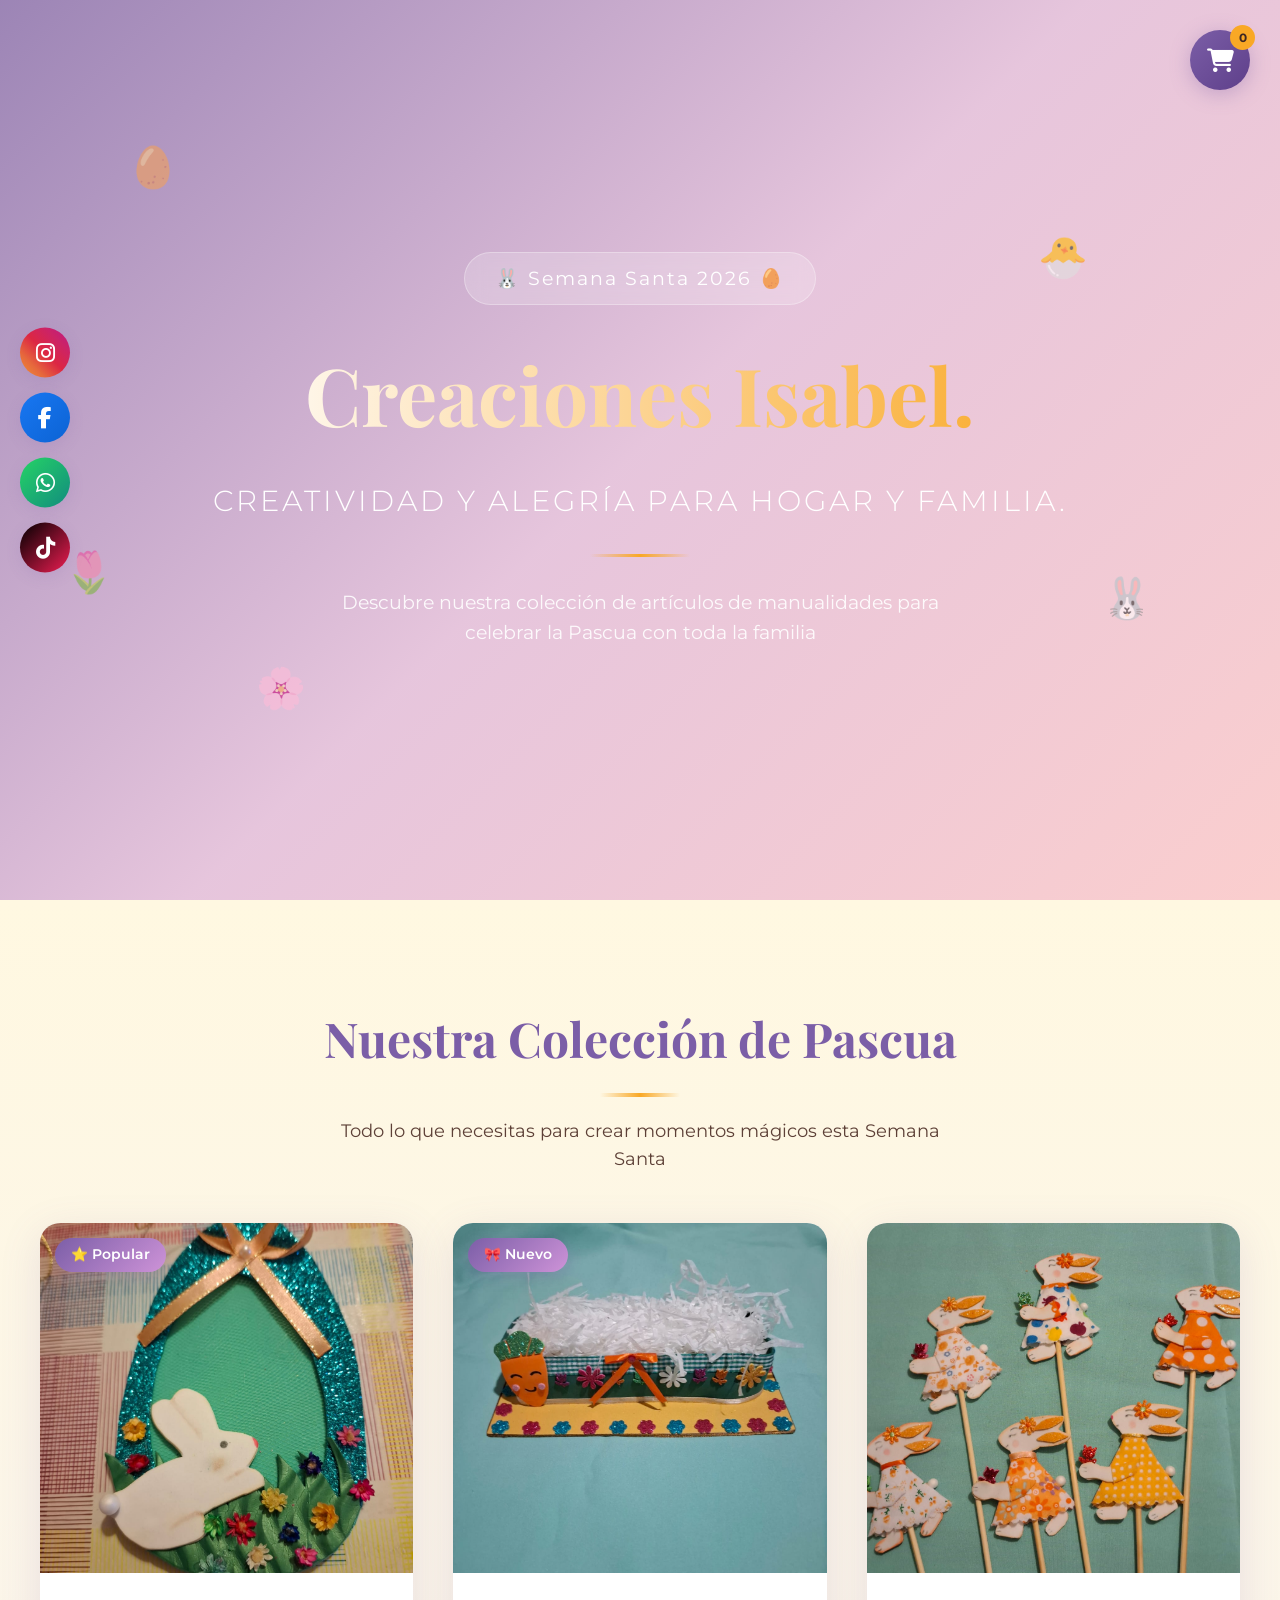
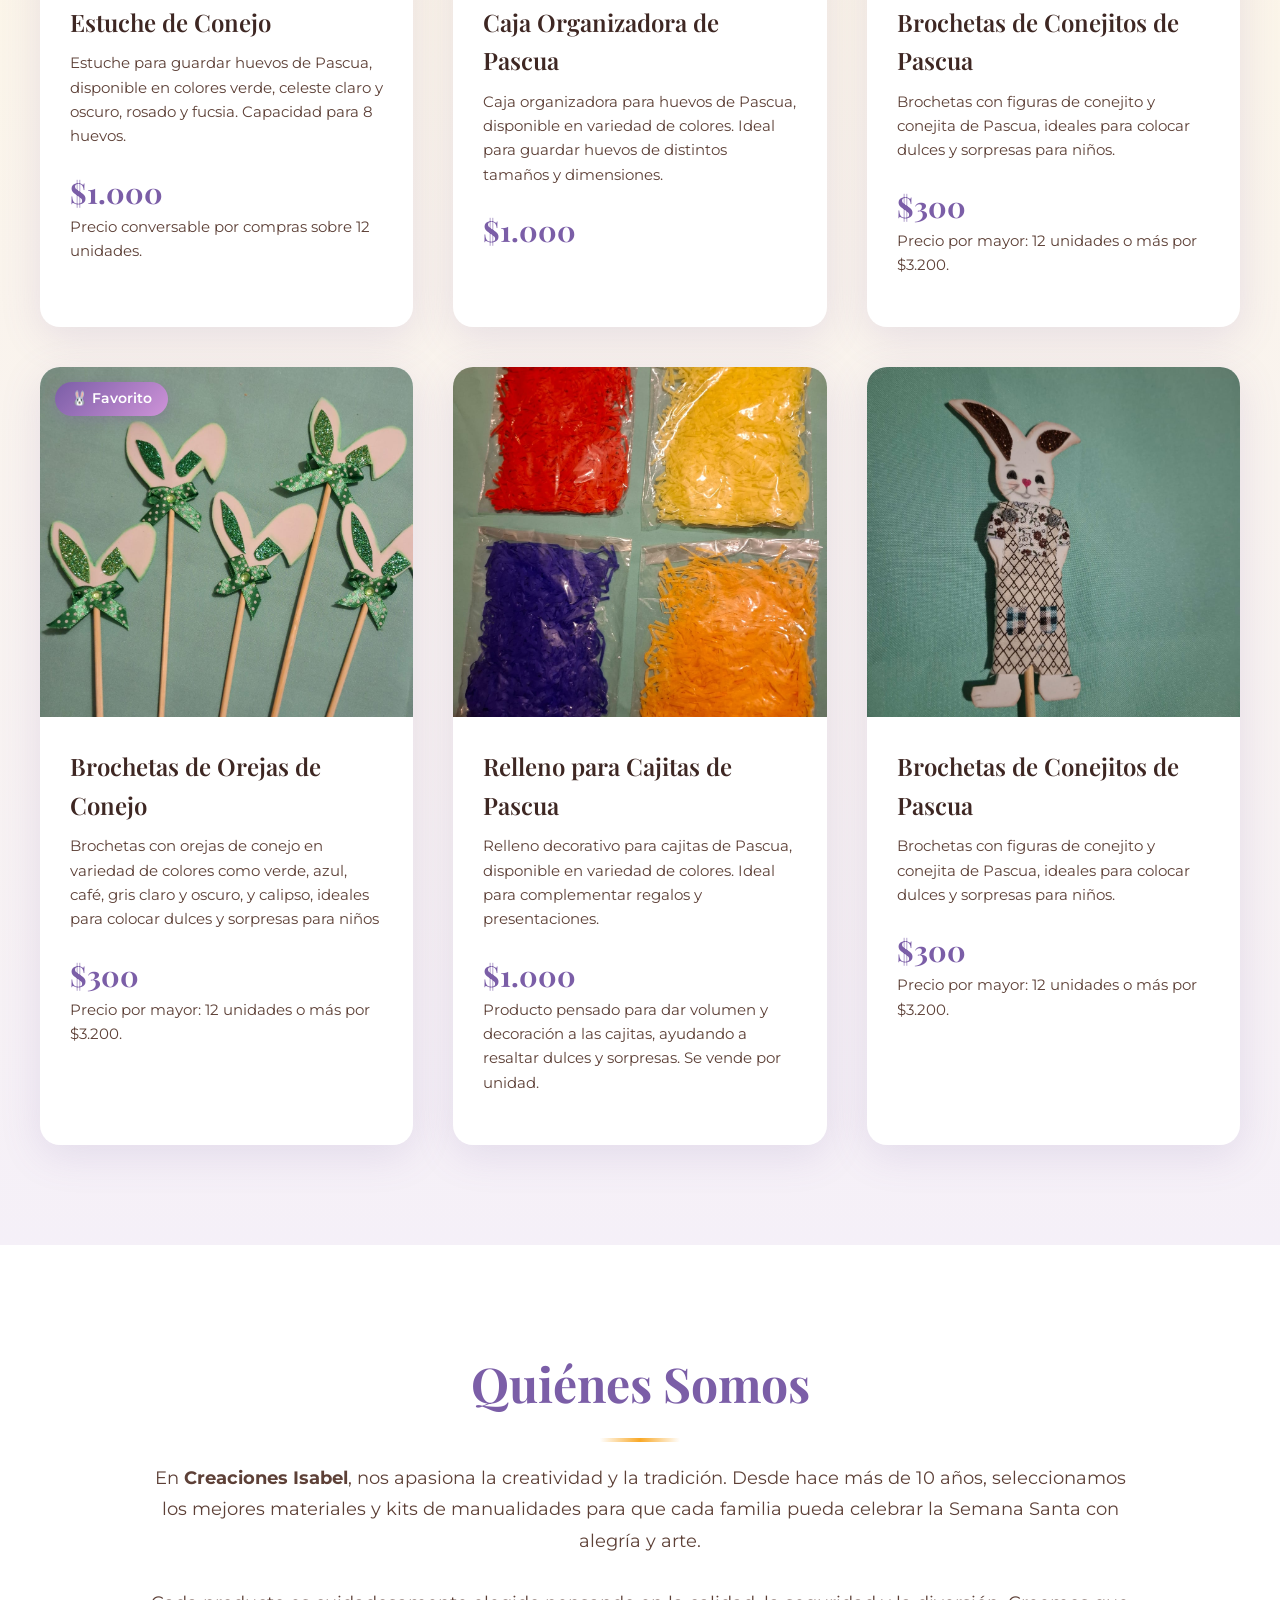
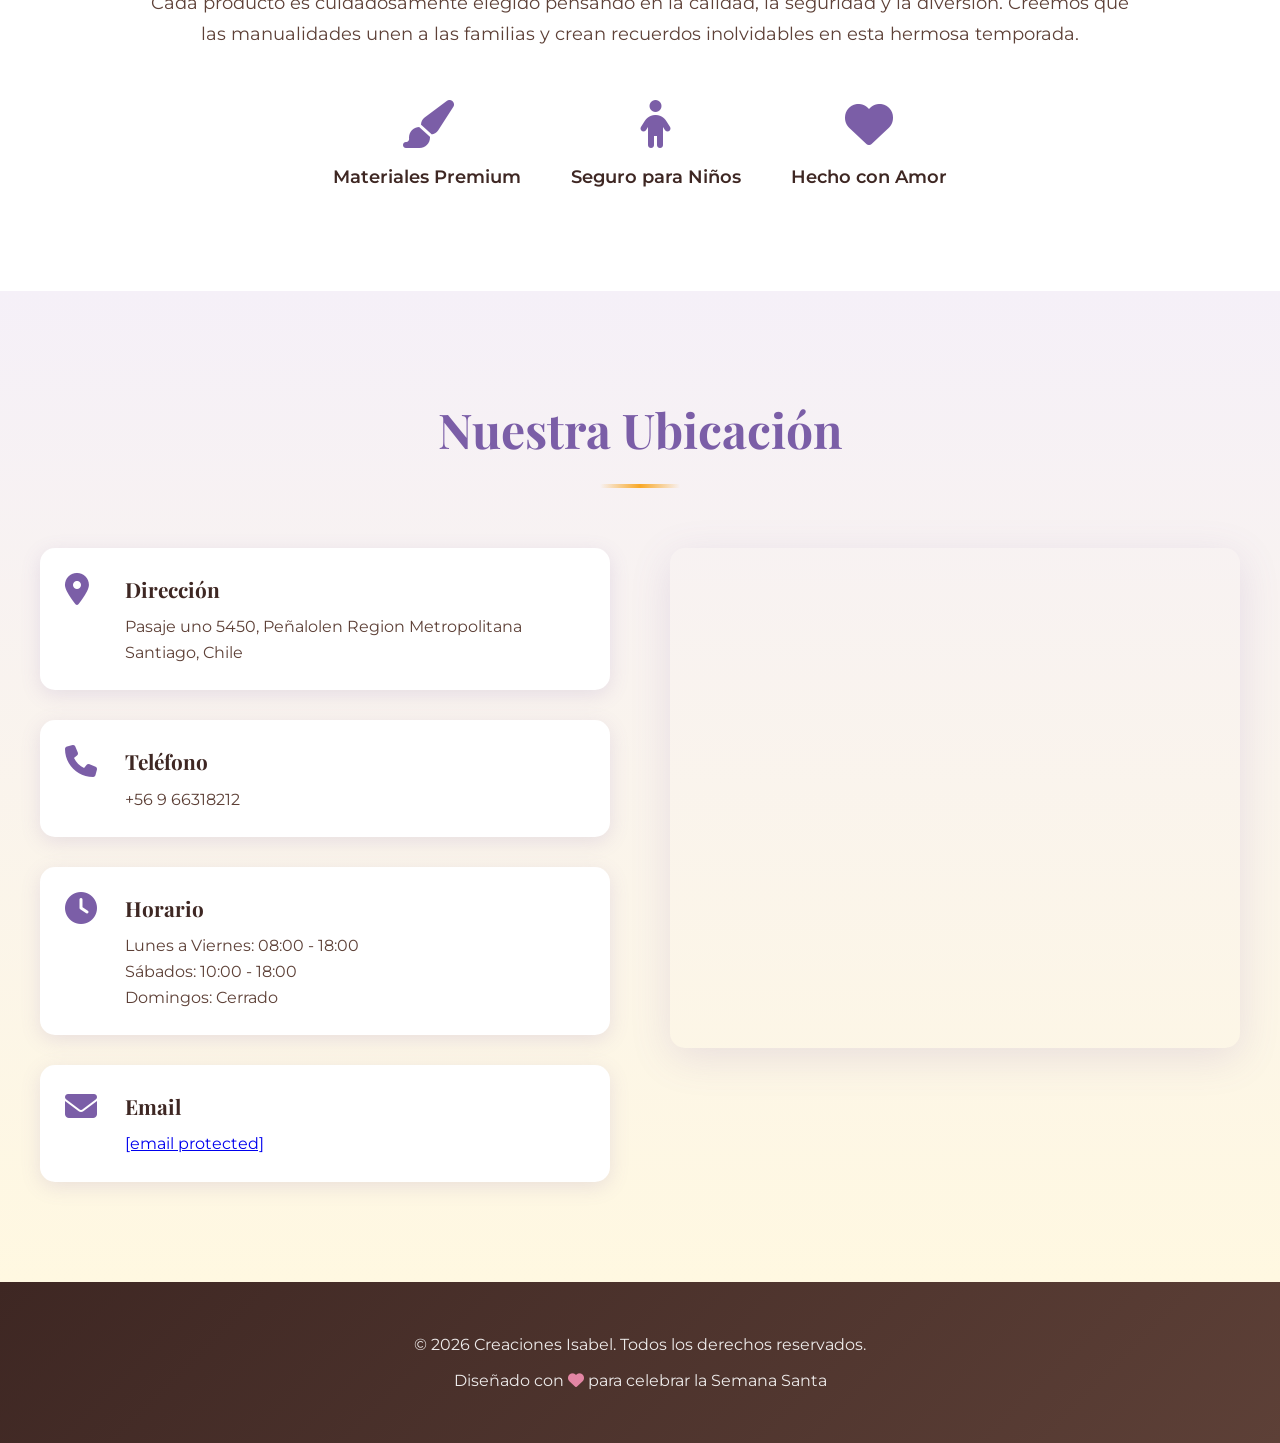
==== commit 945ef3f0: "Add files via upload" ====
--- a/index.html
+++ b/index.html
@@ -37,8 +37,8 @@
     <section class="hero">
         <div class="hero-content">
             <div class="hero-badge">🐰 Semana Santa 2026 🥚</div>
-            <h1 class="hero-title">Manualidades de Pascua</h1>
-            <p class="hero-subtitle">Creatividad y alegría para esta temporada</p>
+            <h1 class="hero-title">Creaciones Isabel.</h1>
+            <p class="hero-subtitle">Creatividad y alegría para Hogar y familia.</p>
             <div class="hero-divider"></div>
             <p class="hero-description">Descubre nuestra colección de artículos de manualidades para celebrar la Pascua con toda la familia</p>
         </div>
@@ -60,110 +60,137 @@
             <div class="products-grid">
 
                 <!-- Producto 1 -->
-                <div class="product-card" data-product-id="egg-painting-kit">
-                    <div class="product-badge">⭐ Popular</div>
-                    <div class="product-image-wrapper">
-                        <img src="https://mgx-backend-cdn.metadl.com/generate/images/620822/2026-03-08/a45acb52-55a1-4bb9-8725-75f866bca89a.png" alt="Kit de Pintura de Huevos de Pascua" class="product-image">
-                        <div class="product-overlay">
-                            <span class="view-details">Ver Detalles</span>
-                        </div>
-                    </div>
-                    <div class="product-info">
-                        <h3 class="product-name">Kit de Pintura de Huevos</h3>
-                        <p class="product-description">Kit completo con pinturas, pinceles y huevos para decorar en familia</p>
-                        <div class="product-footer">
-                            <span class="product-price">$12.990</span>
-                        </div>
-                    </div>
-                </div>
-
+<div class="product-card" data-product-id="egg-painting-kit">
+    <div class="product-badge">⭐ Popular</div>
+    <div class="product-image-wrapper">
+        <img src="imagenPascua/1.jpeg" alt="Estuche de Conejo" class="product-image">
+        <div class="product-overlay">
+            <span class="view-details">Ver Detalles</span>
+        </div>
+    </div>
+    <div class="product-info">
+        <h3 class="product-name">Estuche de Conejo</h3>
+        <p class="product-description">
+            Estuche para guardar huevos de Pascua, disponible en colores verde, celeste claro y oscuro, rosado y fucsia. 
+            Capacidad para 8 huevos.
+        </p>
+        <div class="product-footer">
+            <span class="product-price">$1.000</span>
+        </div>
+        <p class="product-description">
+            Precio conversable por compras sobre 12 unidades.
+        </p>
+    </div>
+</div>
                 <!-- Producto 2 -->
-                <div class="product-card" data-product-id="easter-basket">
-                    <div class="product-badge">🎀 Nuevo</div>
-                    <div class="product-image-wrapper">
-                        <img src="https://mgx-backend-cdn.metadl.com/generate/images/620822/2026-03-08/c0dad998-07b4-4b1b-b08f-a70c3f77d80d.png" alt="Canasta Decorativa de Pascua" class="product-image">
-                        <div class="product-overlay">
-                            <span class="view-details">Ver Detalles</span>
-                        </div>
-                    </div>
-                    <div class="product-info">
-                        <h3 class="product-name">Canasta Decorativa de Pascua</h3>
-                        <p class="product-description">Hermosa canasta artesanal con cintas, flores y huevos decorativos</p>
-                        <div class="product-footer">
-                            <span class="product-price">$18.990</span>
-                        </div>
-                    </div>
-                </div>
+<div class="product-card" data-product-id="easter-basket">
+    <div class="product-badge">🎀 Nuevo</div>
+    <div class="product-image-wrapper">
+        <img src="imagenPascua/5.jpeg" alt="Caja Organizadora de Pascua" class="product-image">
+        <div class="product-overlay">
+            <span class="view-details">Ver Detalles</span>
+        </div>
+    </div>
+    <div class="product-info">
+        <h3 class="product-name">Caja Organizadora de Pascua</h3>
+        <p class="product-description">
+            Caja organizadora para huevos de Pascua, disponible en variedad de colores. 
+            Ideal para guardar huevos de distintos tamaños y dimensiones.
+        </p>
+        <div class="product-footer">
+            <span class="product-price">$1.000</span>
+        </div>
+    </div>
+</div>
 
                 <!-- Producto 3 -->
-                <div class="product-card" data-product-id="easter-garland">
-                    <div class="product-image-wrapper">
-                        <img src="https://mgx-backend-cdn.metadl.com/generate/images/620822/2026-03-08/a8329fa6-9912-4f28-98cd-5c469ea24703.png" alt="Guirnalda de Flores y Conejos" class="product-image">
-                        <div class="product-overlay">
-                            <span class="view-details">Ver Detalles</span>
-                        </div>
-                    </div>
-                    <div class="product-info">
-                        <h3 class="product-name">Guirnalda de Flores y Conejos</h3>
-                        <p class="product-description">Guirnalda decorativa con flores de papel, conejos y huevos colgantes</p>
-                        <div class="product-footer">
-                            <span class="product-price">$9.990</span>
-                        </div>
-                    </div>
-                </div>
+<div class="product-card" data-product-id="easter-garland">
+    <div class="product-image-wrapper">
+        <img src="imagenPascua/4.jpeg" alt="Brochetas de Conejitos de Pascua" class="product-image">
+        <div class="product-overlay">
+            <span class="view-details">Ver Detalles</span>
+        </div>
+    </div>
+    <div class="product-info">
+        <h3 class="product-name">Brochetas de Conejitos de Pascua</h3>
+        <p class="product-description">
+            Brochetas con figuras de conejito y conejita de Pascua, ideales para colocar dulces y sorpresas para niños.
+        </p>
+        <div class="product-footer">
+            <span class="product-price">$300</span>
+        </div>
+        <p class="product-description">
+            Precio por mayor: 12 unidades o más por $3.200.
+        </p>
+    </div>
+</div>
 
                 <!-- Producto 4 -->
-                <div class="product-card" data-product-id="bunny-figurines">
-                    <div class="product-badge">🐰 Favorito</div>
-                    <div class="product-image-wrapper">
-                        <img src="https://mgx-backend-cdn.metadl.com/generate/images/620822/2026-03-08/d8185266-8e4d-4a34-9d63-e25592eb688f.png" alt="Figuras de Conejos Artesanales" class="product-image">
-                        <div class="product-overlay">
-                            <span class="view-details">Ver Detalles</span>
-                        </div>
-                    </div>
-                    <div class="product-info">
-                        <h3 class="product-name">Figuras de Conejos Artesanales</h3>
-                        <p class="product-description">Adorables conejos hechos a mano en fieltro y tela con detalles únicos</p>
-                        <div class="product-footer">
-                            <span class="product-price">$14.990</span>
-                        </div>
-                    </div>
-                </div>
+<div class="product-card" data-product-id="bunny-figurines">
+    <div class="product-badge">🐰 Favorito</div>
+    <div class="product-image-wrapper">
+        <img src="imagenPascua/3.jpeg" alt="Brochetas de Orejas de Conejo" class="product-image">
+        <div class="product-overlay">
+            <span class="view-details">Ver Detalles</span>
+        </div>
+    </div>
+    <div class="product-info">
+        <h3 class="product-name">Brochetas de Orejas de Conejo</h3>
+        <p class="product-description">
+            Brochetas con orejas de conejo en variedad de colores como verde, azul, café, gris claro y oscuro, y calipso, ideales para colocar dulces y sorpresas para niños
+        </p>
+        <div class="product-footer">
+            <span class="product-price">$300</span>
+        </div>
+        <p class="product-description">
+            Precio por mayor: 12 unidades o más por $3.200.
+        </p>
+    </div>
+</div>
 
                 <!-- Producto 5 -->
-                <div class="product-card" data-product-id="flower-arrangement">
-                    <div class="product-image-wrapper">
-                        <img src="https://mgx-backend-cdn.metadl.com/generate/images/620822/2026-03-08/d5390565-7294-4c7f-bd05-b7adc17adb19.png" alt="Arreglo de Flores Artificiales" class="product-image">
-                        <div class="product-overlay">
-                            <span class="view-details">Ver Detalles</span>
-                        </div>
-                    </div>
-                    <div class="product-info">
-                        <h3 class="product-name">Arreglo de Flores Artificiales</h3>
-                        <p class="product-description">Elegante arreglo primaveral con rosas, tulipanes y decoración de Pascua</p>
-                        <div class="product-footer">
-                            <span class="product-price">$16.990</span>
-                        </div>
-                    </div>
-                </div>
+<div class="product-card" data-product-id="flower-arrangement">
+    <div class="product-image-wrapper">
+        <img src="imagenPascua/6.jpeg" alt="Relleno para Cajitas de Pascua" class="product-image">
+        <div class="product-overlay">
+            <span class="view-details">Ver Detalles</span>
+        </div>
+    </div>
+    <div class="product-info">
+        <h3 class="product-name">Relleno para Cajitas de Pascua</h3>
+        <p class="product-description">
+            Relleno decorativo para cajitas de Pascua, disponible en variedad de colores. Ideal para complementar regalos y presentaciones.
+        </p>
+        <div class="product-footer">
+            <span class="product-price">$1.000</span>
+        </div>
+        <p class="product-description">
+            Producto pensado para dar volumen y decoración a las cajitas, ayudando a resaltar dulces y sorpresas. Se vende por unidad.
+        </p>
+    </div>
+</div>
 
                 <!-- Producto 6 -->
-                <div class="product-card" data-product-id="kids-craft-kit">
-                    <div class="product-badge">👧 Niños</div>
-                    <div class="product-image-wrapper">
-                        <img src="https://mgx-backend-cdn.metadl.com/generate/images/620822/2026-03-08/8835097f-69a6-44ef-9c09-9383f1c8ee24.png" alt="Kit de Manualidades Infantil" class="product-image">
-                        <div class="product-overlay">
-                            <span class="view-details">Ver Detalles</span>
-                        </div>
-                    </div>
-                    <div class="product-info">
-                        <h3 class="product-name">Kit de Manualidades Infantil</h3>
-                        <p class="product-description">Kit divertido con stickers, goma eva, brillantina y materiales seguros para niños</p>
-                        <div class="product-footer">
-                            <span class="product-price">$8.990</span>
-                        </div>
-                    </div>
-                </div>
+<div class="product-card" data-product-id="easter-garland">
+    <div class="product-image-wrapper">
+        <img src="imagenPascua/8.jpeg" alt="Brochetas de Conejitos de Pascua" class="product-image">
+        <div class="product-overlay">
+            <span class="view-details">Ver Detalles</span>
+        </div>
+    </div>
+    <div class="product-info">
+        <h3 class="product-name">Brochetas de Conejitos de Pascua</h3>
+        <p class="product-description">
+            Brochetas con figuras de conejito y conejita de Pascua, ideales para colocar dulces y sorpresas para niños.
+        </p>
+        <div class="product-footer">
+            <span class="product-price">$300</span>
+        </div>
+        <p class="product-description">
+            Precio por mayor: 12 unidades o más por $3.200.
+        </p>
+    </div>
+</div>
 
             </div>
         </div>
@@ -240,7 +267,7 @@
                 <div class="about-text">
                     <h2 class="section-title">Quiénes Somos</h2>
                     <p class="about-description">
-                        En <strong>Manualidades de Pascua</strong>, nos apasiona la creatividad y la tradición.
+                        En <strong>Creaciones Isabel</strong>, nos apasiona la creatividad y la tradición.
                         Desde hace más de 10 años, seleccionamos los mejores materiales y kits de manualidades
                         para que cada familia pueda celebrar la Semana Santa con alegría y arte.
                     </p>
@@ -278,21 +305,21 @@
                         <i class="fas fa-map-marker-alt"></i>
                         <div>
                             <h3>Dirección</h3>
-                            <p>Av. Principal 123, Centro Comercial Pascua<br>Santiago, Chile</p>
+                            <p>Pasaje uno 5450, Peñalolen Region Metropolitana<br>Santiago, Chile</p>
                         </div>
                     </div>
                     <div class="info-item">
                         <i class="fas fa-phone"></i>
                         <div>
                             <h3>Teléfono</h3>
-                            <p>+56 9 3893 4201</p>
+                            <p>+56 9 66318212</p>
                         </div>
                     </div>
                     <div class="info-item">
                         <i class="fas fa-clock"></i>
                         <div>
                             <h3>Horario</h3>
-                            <p>Lunes a Viernes: 10:00 - 20:00<br>Sábados: 10:00 - 18:00<br>Domingos: Cerrado</p>
+                            <p>Lunes a Viernes: 08:00 - 18:00<br>Sábados: 10:00 - 18:00<br>Domingos: Cerrado</p>
                         </div>
                     </div>
                     <div class="info-item">
@@ -321,7 +348,7 @@
     <!-- Footer -->
     <footer class="footer">
         <div class="container">
-            <p>&copy; 2026 Manualidades de Pascua. Todos los derechos reservados.</p>
+            <p>&copy; 2026 Creaciones Isabel. Todos los derechos reservados.</p>
             <p>Diseñado con <i class="fas fa-heart"></i> para celebrar la Semana Santa</p>
         </div>
     </footer>
@@ -329,4 +356,4 @@
     <script data-cfasync="false" src="/cdn-cgi/scripts/5c5dd728/cloudflare-static/email-decode.min.js"></script><script type="module" src="./script.js"></script>
 </body>
 
-</html>
+</html>
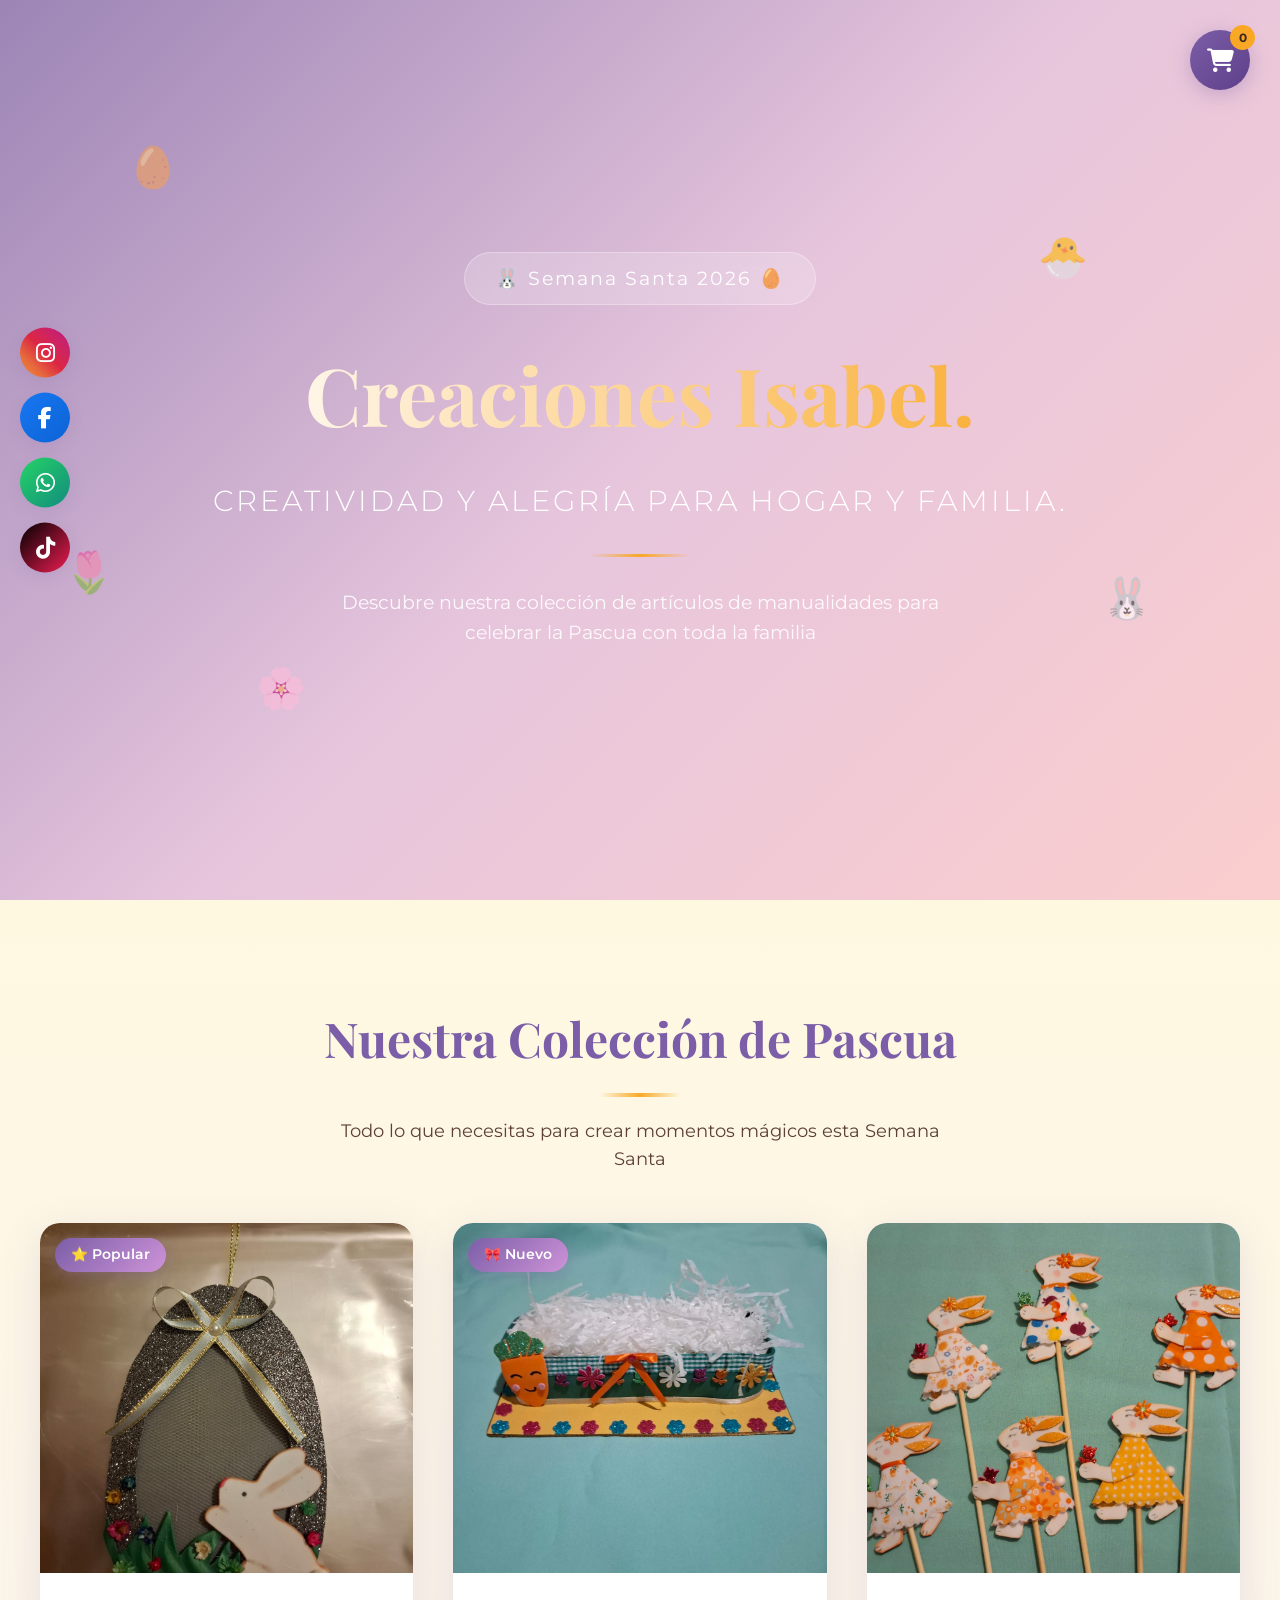
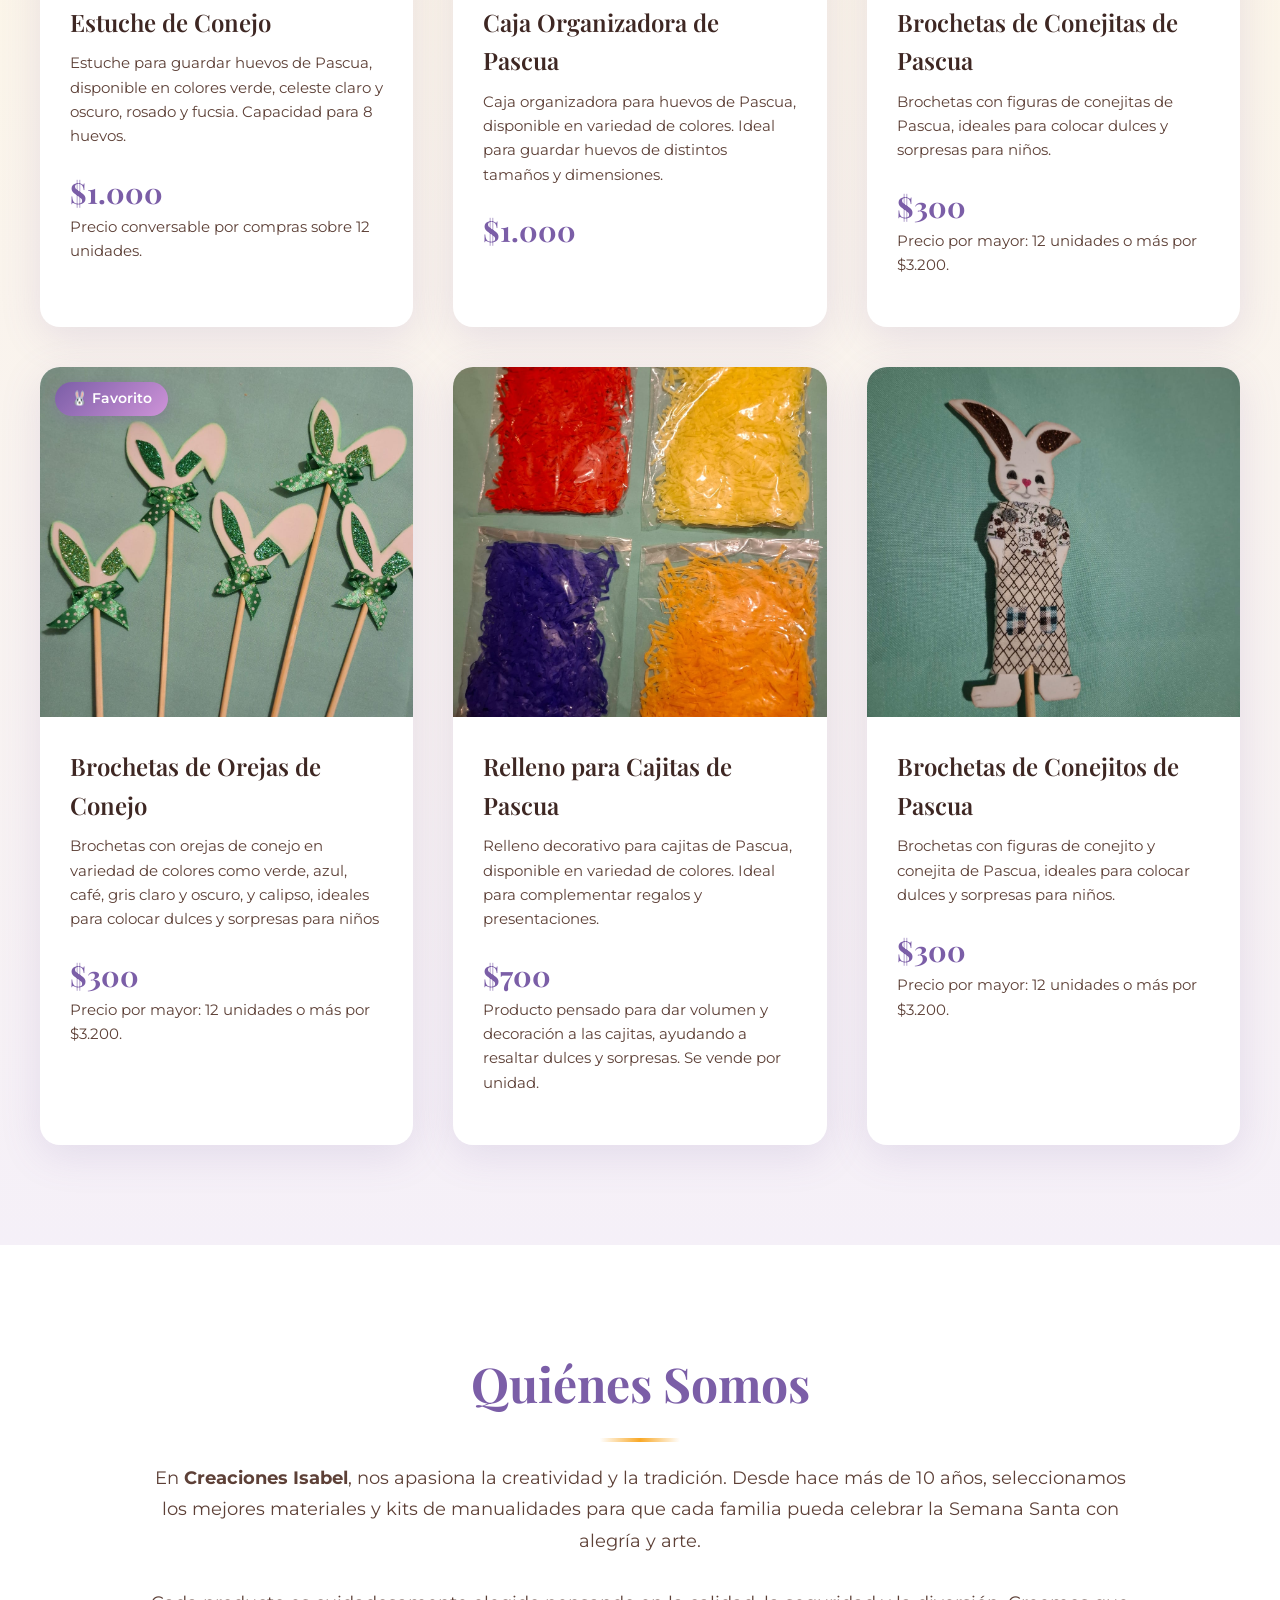
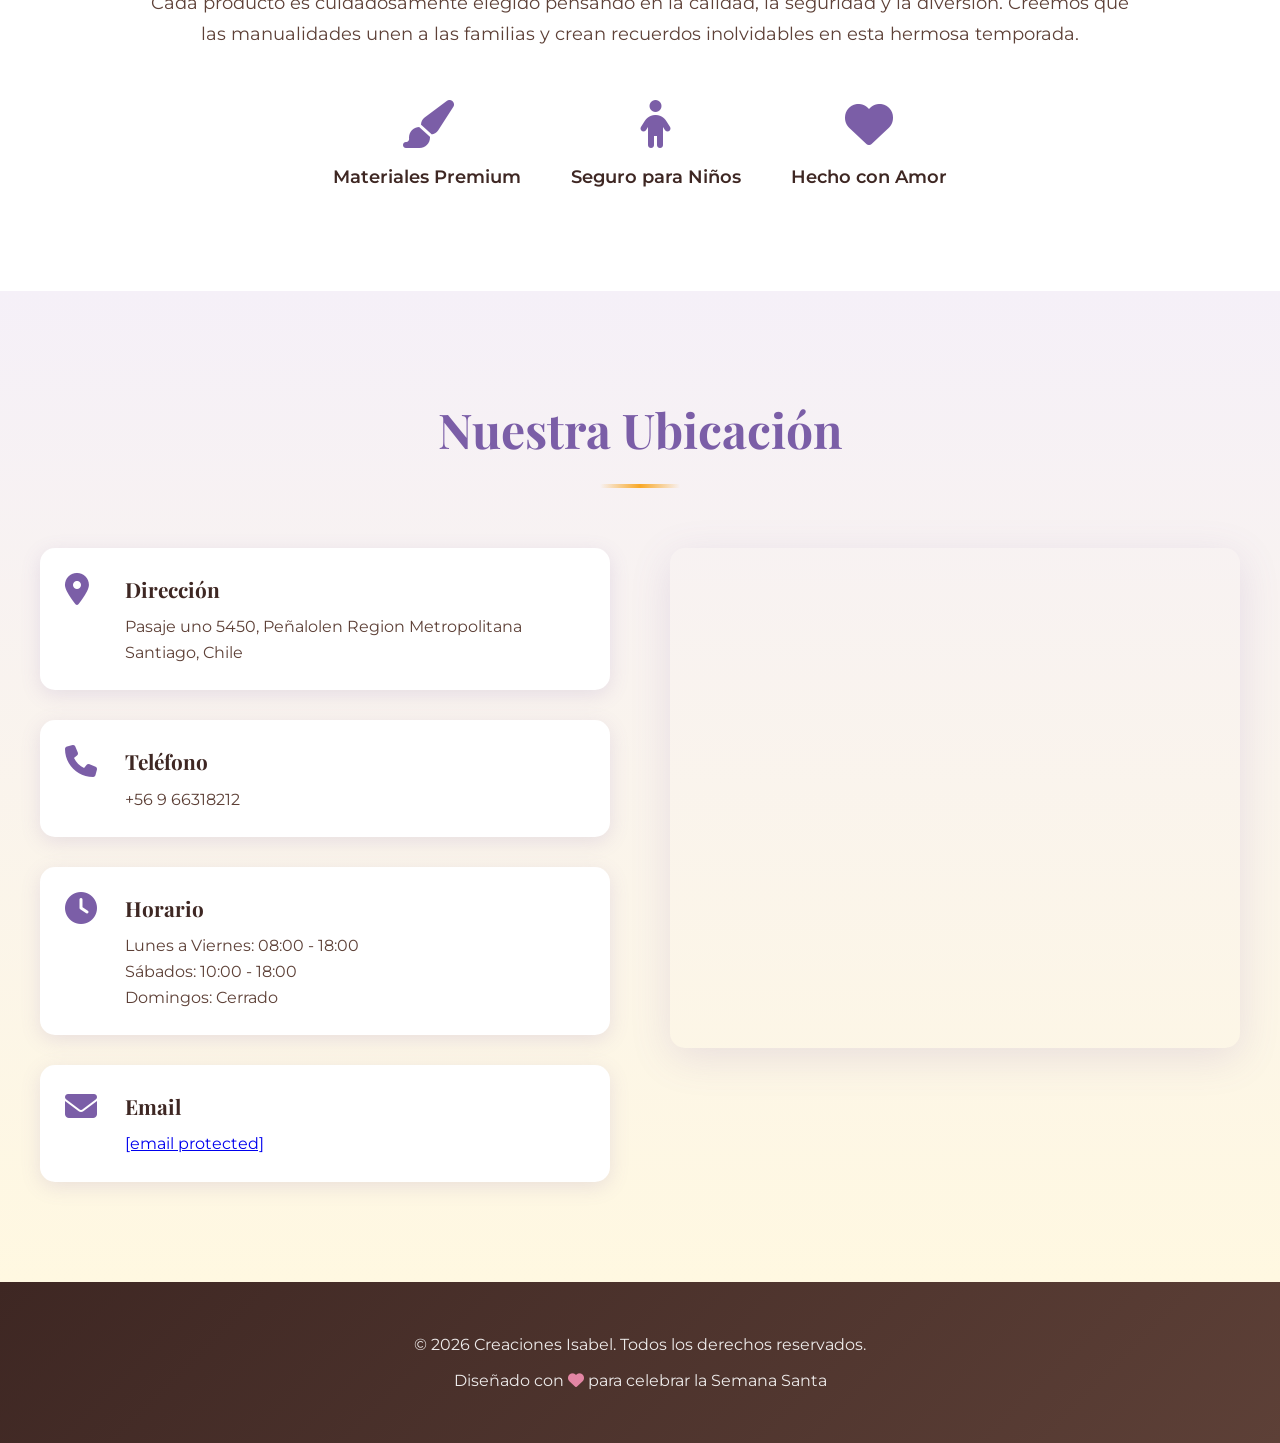
==== commit 054dee70: "Add files via upload" ====
--- a/index.html
+++ b/index.html
@@ -63,7 +63,7 @@
 <div class="product-card" data-product-id="egg-painting-kit">
     <div class="product-badge">⭐ Popular</div>
     <div class="product-image-wrapper">
-        <img src="imagenPascua/1.jpeg" alt="Estuche de Conejo" class="product-image">
+        <img src="imagenPascua/2.jpeg" alt="Estuche de Conejito" class="product-image">
         <div class="product-overlay">
             <span class="view-details">Ver Detalles</span>
         </div>
@@ -106,15 +106,15 @@
                 <!-- Producto 3 -->
 <div class="product-card" data-product-id="easter-garland">
     <div class="product-image-wrapper">
-        <img src="imagenPascua/4.jpeg" alt="Brochetas de Conejitos de Pascua" class="product-image">
-        <div class="product-overlay">
-            <span class="view-details">Ver Detalles</span>
-        </div>
-    </div>
-    <div class="product-info">
-        <h3 class="product-name">Brochetas de Conejitos de Pascua</h3>
-        <p class="product-description">
-            Brochetas con figuras de conejito y conejita de Pascua, ideales para colocar dulces y sorpresas para niños.
+        <img src="imagenPascua/4.jpeg" alt="Brochetas de Conejitas de Pascua" class="product-image">
+        <div class="product-overlay">
+            <span class="view-details">Ver Detalles</span>
+        </div>
+    </div>
+    <div class="product-info">
+        <h3 class="product-name">Brochetas de Conejitas de Pascua</h3>
+        <p class="product-description">
+            Brochetas con figuras de conejitas de Pascua, ideales para colocar dulces y sorpresas para niños.
         </p>
         <div class="product-footer">
             <span class="product-price">$300</span>
@@ -162,7 +162,7 @@
             Relleno decorativo para cajitas de Pascua, disponible en variedad de colores. Ideal para complementar regalos y presentaciones.
         </p>
         <div class="product-footer">
-            <span class="product-price">$1.000</span>
+            <span class="product-price">$700</span>
         </div>
         <p class="product-description">
             Producto pensado para dar volumen y decoración a las cajitas, ayudando a resaltar dulces y sorpresas. Se vende por unidad.
@@ -171,7 +171,7 @@
 </div>
 
                 <!-- Producto 6 -->
-<div class="product-card" data-product-id="easter-garland">
+<div class="product-card" data-product-id="kids-craft-kit">
     <div class="product-image-wrapper">
         <img src="imagenPascua/8.jpeg" alt="Brochetas de Conejitos de Pascua" class="product-image">
         <div class="product-overlay">
